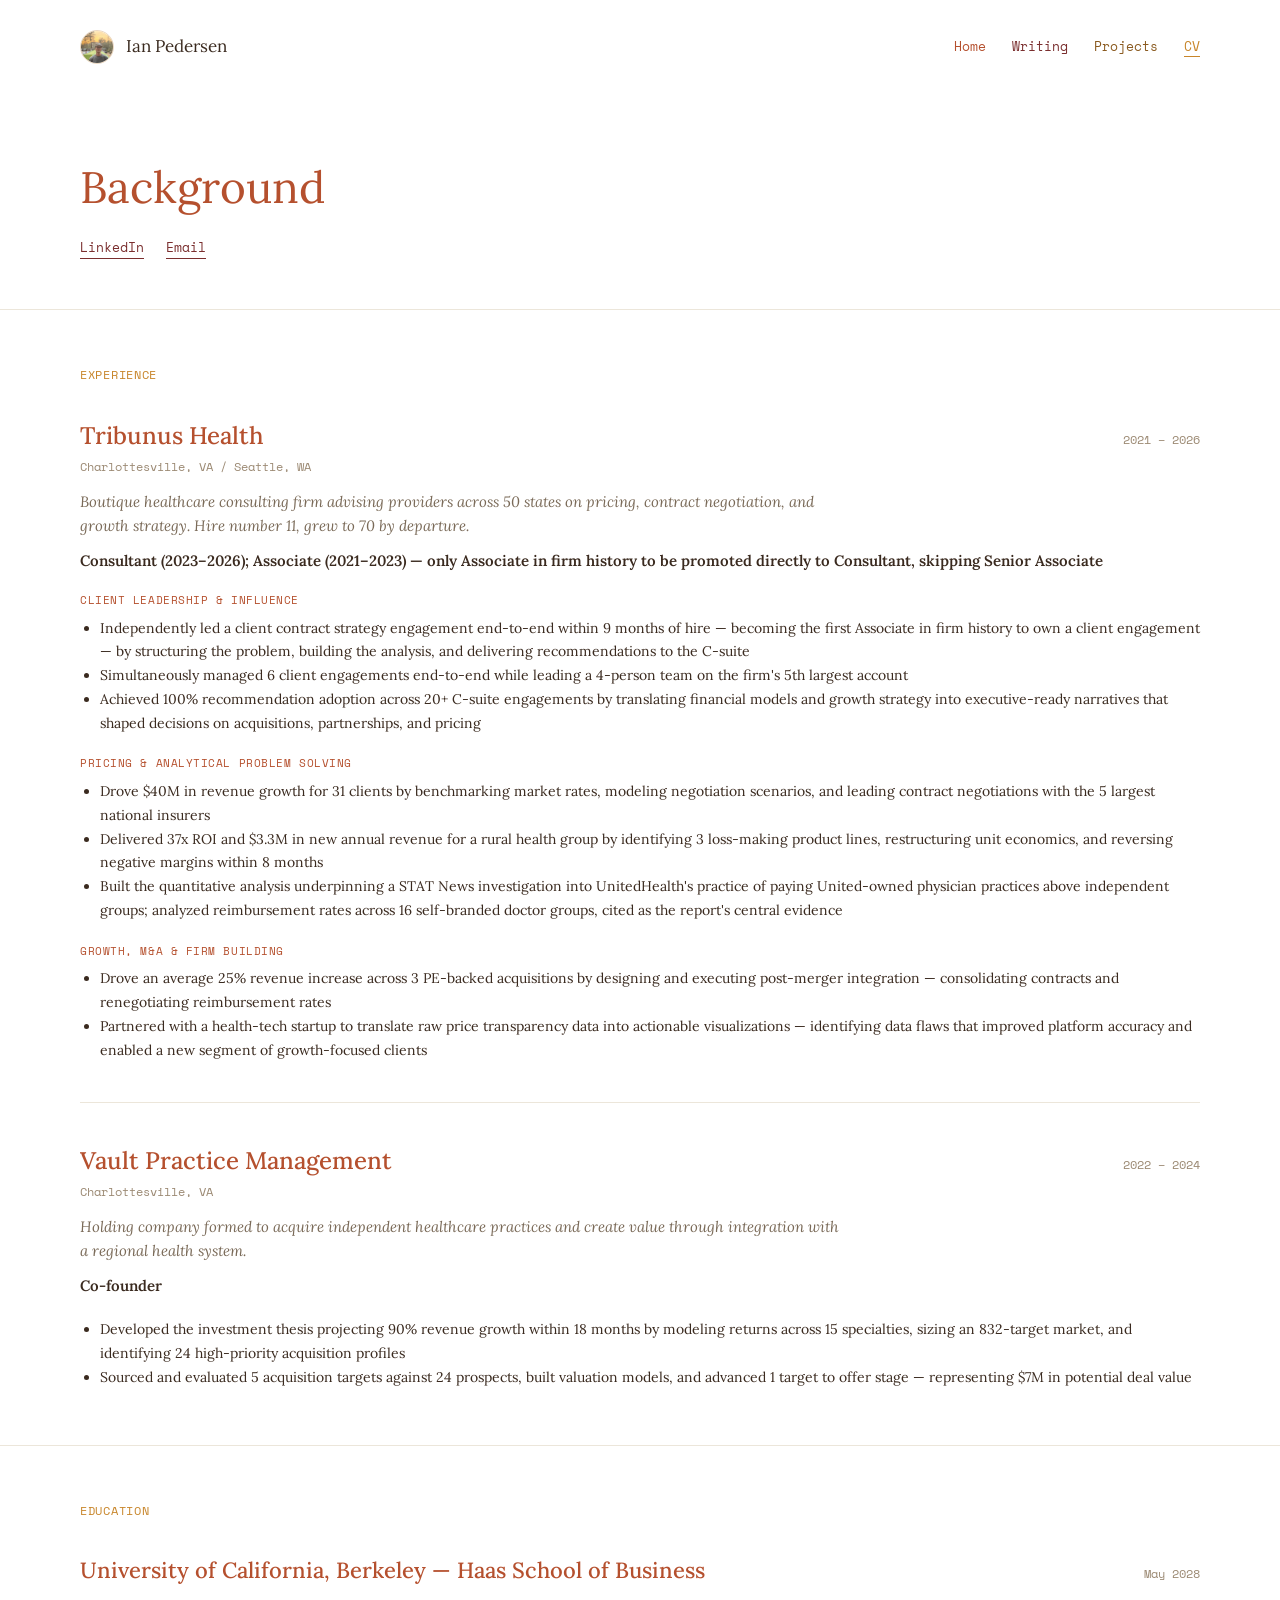
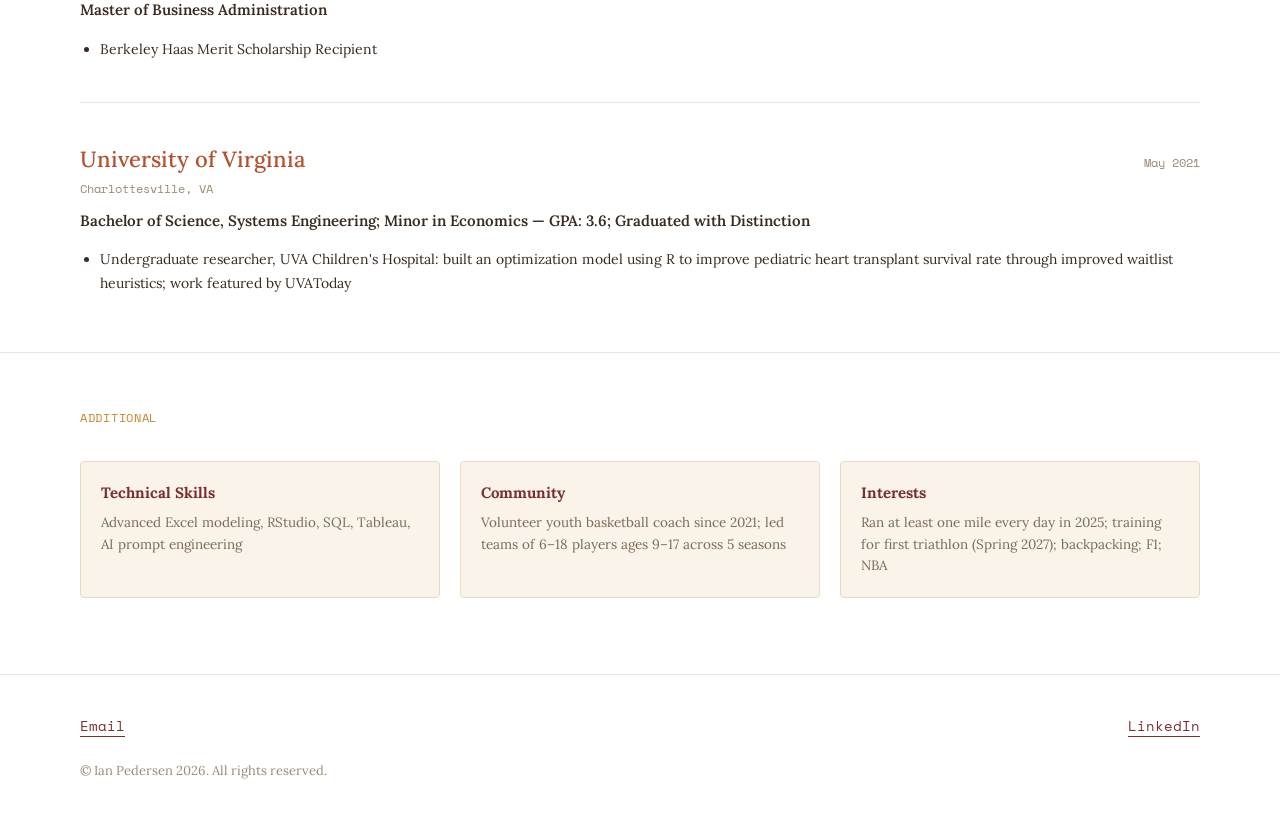
==== background.html @ 0cd78ff3 "Redesign site to the Rust & Ochre wireframe Full visual redesign matching the approved wireframe: Lo" ====
<!DOCTYPE html>
<html lang="en">
<head>
<meta charset="UTF-8">
<meta name="viewport" content="width=device-width, initial-scale=1.0">
<title>Background — Ian Pedersen</title>
<meta name="description" content="Ian Pedersen — background and resume">
<link rel="preconnect" href="https://fonts.googleapis.com">
<link href="https://fonts.googleapis.com/css2?family=Lora:ital,wght@0,400;0,500;0,600;1,400&family=Space+Mono:wght@400;700&display=swap" rel="stylesheet">
<link rel="stylesheet" href="style.css">
<link rel="icon" href="data:,">
</head>
<body>

<div class="wrap">
  <header class="site-header">
    <div class="brand">
      <img src="images/headshot.jpg" alt="Ian Pedersen">
      <span>Ian Pedersen</span>
    </div>
    <nav class="nav mono">
      <a href="index.html" class="c-rust">Home</a>
      <a href="writing.html" class="c-maroon">Writing</a>
      <a href="projects.html" class="c-ochre">Projects</a>
      <a href="background.html" class="current c-amber">CV</a>
    </nav>
  </header>

  <div class="page-title">
    <h1 class="c-rust">Background</h1>
    <div class="page-links mono">
      <a href="https://www.linkedin.com/in/ianpedersen2" target="_blank" rel="noopener">LinkedIn</a>
      <a href="mailto:ian_pedersen@berkeley.edu">Email</a>
    </div>
  </div>
</div>

<div class="divider"><div class="wrap"></div></div>
<div class="wrap">
  <div class="cv-section">
    <p class="cv-eyebrow mono">Experience</p>

    <article class="job">
      <div class="job-header">
        <div>
          <h2>Tribunus Health</h2>
          <p class="job-location mono">Charlottesville, VA / Seattle, WA</p>
        </div>
        <p class="job-dates mono">2021 – 2026</p>
      </div>
      <p class="job-desc">
        Boutique healthcare consulting firm advising providers across 50 states on pricing, contract
        negotiation, and growth strategy. Hire number 11, grew to 70 by departure.
      </p>
      <p class="job-role">
        Consultant (2023–2026); Associate (2021–2023) — only Associate in firm history to be promoted
        directly to Consultant, skipping Senior Associate
      </p>

      <div class="bullet-group">
        <p class="label mono">Client Leadership &amp; Influence</p>
        <ul>
          <li>Independently led a client contract strategy engagement end-to-end within 9 months of hire — becoming the first Associate in firm history to own a client engagement — by structuring the problem, building the analysis, and delivering recommendations to the C-suite</li>
          <li>Simultaneously managed 6 client engagements end-to-end while leading a 4-person team on the firm's 5th largest account</li>
          <li>Achieved 100% recommendation adoption across 20+ C-suite engagements by translating financial models and growth strategy into executive-ready narratives that shaped decisions on acquisitions, partnerships, and pricing</li>
        </ul>
      </div>

      <div class="bullet-group">
        <p class="label mono">Pricing &amp; Analytical Problem Solving</p>
        <ul>
          <li>Drove $40M in revenue growth for 31 clients by benchmarking market rates, modeling negotiation scenarios, and leading contract negotiations with the 5 largest national insurers</li>
          <li>Delivered 37x ROI and $3.3M in new annual revenue for a rural health group by identifying 3 loss-making product lines, restructuring unit economics, and reversing negative margins within 8 months</li>
          <li>Built the quantitative analysis underpinning a STAT News investigation into UnitedHealth's practice of paying United-owned physician practices above independent groups; analyzed reimbursement rates across 16 self-branded doctor groups, cited as the report's central evidence</li>
        </ul>
      </div>

      <div class="bullet-group">
        <p class="label mono">Growth, M&amp;A &amp; Firm Building</p>
        <ul>
          <li>Drove an average 25% revenue increase across 3 PE-backed acquisitions by designing and executing post-merger integration — consolidating contracts and renegotiating reimbursement rates</li>
          <li>Partnered with a health-tech startup to translate raw price transparency data into actionable visualizations — identifying data flaws that improved platform accuracy and enabled a new segment of growth-focused clients</li>
        </ul>
      </div>
    </article>

    <article class="job">
      <div class="job-header">
        <div>
          <h2>Vault Practice Management</h2>
          <p class="job-location mono">Charlottesville, VA</p>
        </div>
        <p class="job-dates mono">2022 – 2024</p>
      </div>
      <p class="job-desc">
        Holding company formed to acquire independent healthcare practices and create value through
        integration with a regional health system.
      </p>
      <p class="job-role">Co-founder</p>

      <div class="bullet-group">
        <ul>
          <li>Developed the investment thesis projecting 90% revenue growth within 18 months by modeling returns across 15 specialties, sizing an 832-target market, and identifying 24 high-priority acquisition profiles</li>
          <li>Sourced and evaluated 5 acquisition targets against 24 prospects, built valuation models, and advanced 1 target to offer stage — representing $7M in potential deal value</li>
        </ul>
      </div>
    </article>
  </div>
</div>

<div class="divider"><div class="wrap"></div></div>
<div class="wrap">
  <div class="cv-section">
    <p class="cv-eyebrow mono">Education</p>

    <article class="job edu">
      <div class="job-header">
        <h2>University of California, Berkeley — Haas School of Business</h2>
        <p class="job-dates mono">May 2028</p>
      </div>
      <p class="job-role">Master of Business Administration</p>
      <ul>
        <li>Berkeley Haas Merit Scholarship Recipient</li>
      </ul>
    </article>

    <article class="job edu">
      <div class="job-header">
        <div>
          <h2>University of Virginia</h2>
          <p class="job-location mono">Charlottesville, VA</p>
        </div>
        <p class="job-dates mono">May 2021</p>
      </div>
      <p class="job-role">Bachelor of Science, Systems Engineering; Minor in Economics — GPA: 3.6; Graduated with Distinction</p>
      <ul>
        <li>Undergraduate researcher, UVA Children's Hospital: built an optimization model using R to improve pediatric heart transplant survival rate through improved waitlist heuristics; work featured by UVAToday</li>
      </ul>
    </article>
  </div>
</div>

<div class="divider"><div class="wrap"></div></div>
<div class="wrap">
  <div class="cv-section">
    <p class="cv-eyebrow mono">Additional</p>
    <div class="info-grid">
      <div class="info-card">
        <h3>Technical Skills</h3>
        <p>Advanced Excel modeling, RStudio, SQL, Tableau, AI prompt engineering</p>
      </div>
      <div class="info-card">
        <h3>Community</h3>
        <p>Volunteer youth basketball coach since 2021; led teams of 6–18 players ages 9–17 across 5 seasons</p>
      </div>
      <div class="info-card">
        <h3>Interests</h3>
        <p>Ran at least one mile every day in 2025; training for first triathlon (Spring 2027); backpacking; F1; NBA</p>
      </div>
    </div>
  </div>
</div>

<footer class="site-footer">
  <div class="wrap">
    <div class="footer-links mono">
      <a href="mailto:ian_pedersen@berkeley.edu">Email</a>
      <a href="https://www.linkedin.com/in/ianpedersen2" target="_blank" rel="noopener">LinkedIn</a>
    </div>
    <p class="copyright">&copy; Ian Pedersen <span id="year"></span>. All rights reserved.</p>
  </div>
</footer>

<script>
  document.getElementById('year').textContent = new Date().getFullYear();
</script>
</body>
</html>
---- style.css ----
:root {
  --bg: #ffffff;
  --fg: #3a2a1f;
  --muted: #7a6a58;
  --muted2: #9c8a74;
  --border: #ece6da;
  --tint1: #faf3ea;
  --tint2: #fbf0e0;
  --tint3: #f6ece0;
  --tint-border: #ecd9c2;
  --placeholder: #c9b79c;

  --rust: #b5502e;
  --maroon: #7a2e2e;
  --ochre: #8a5a1f;
  --amber: #c8862b;
}

* { box-sizing: border-box; }

body {
  margin: 0;
  background: var(--bg);
  color: var(--fg);
  font-family: 'Lora', Georgia, serif;
  line-height: 1.5;
}

.mono { font-family: 'Space Mono', 'Courier New', monospace; }

a { text-decoration: none; color: inherit; }

.wrap {
  max-width: 1280px;
  margin: 0 auto;
  padding: 0 80px;
}

@media (max-width: 900px) {
  .wrap { padding: 0 32px; }
}

@media (max-width: 520px) {
  .wrap { padding: 0 20px; }
}

/* Header */
.site-header {
  display: flex;
  align-items: center;
  justify-content: space-between;
  flex-wrap: wrap;
  gap: 16px;
  padding: 30px 0;
}

.brand {
  display: flex;
  align-items: center;
  gap: 12px;
}

.brand img {
  width: 34px;
  height: 34px;
  border-radius: 999px;
  object-fit: cover;
  border: 1px solid var(--tint-border);
  display: block;
}

.brand span {
  font-size: 17px;
}

.nav {
  display: flex;
  gap: 26px;
  font-size: 13px;
  flex-wrap: wrap;
}

.nav a {
  border-bottom: 1px solid transparent;
}

.nav a:hover,
.nav a.current {
  border-bottom-color: currentColor;
}

.divider {
  border-top: 1px solid var(--border);
}

/* Color utilities */
.c-rust { color: var(--rust); }
.c-maroon { color: var(--maroon); }
.c-ochre { color: var(--ochre); }
.c-amber { color: var(--amber); }
.c-fg { color: var(--fg); }

/* Pill buttons */
.pill {
  display: inline-flex;
  padding: 9px 18px;
  border: 1px solid currentColor;
  border-radius: 3px;
  font-size: 12px;
  letter-spacing: 0.03em;
}

.pill:hover {
  background: currentColor;
  color: var(--bg);
}

/* Home hero */
.home-hero {
  padding: 60px 0 50px;
}

.home-hero p {
  margin: 0;
  max-width: 660px;
  font-size: 26px;
  line-height: 1.5;
}

/* Alternating text + media rows */
.row {
  display: flex;
  align-items: center;
  gap: 60px;
  padding: 60px 0;
}

@media (max-width: 820px) {
  .row {
    flex-direction: column;
    align-items: flex-start;
    gap: 28px;
    padding: 44px 0;
  }
  .row-media { width: 100%; }
}

.row-content {
  flex: 1;
  min-width: 0;
}

.row-eyebrow {
  display: inline-block;
  font-size: 12px;
  letter-spacing: 0.04em;
  margin-bottom: 14px;
  border-bottom: 1px solid currentColor;
}

.row h2 {
  margin: 0 0 22px;
  font-size: 34px;
  font-weight: 400;
}

.row-desc {
  margin: 0;
  max-width: 480px;
  font-size: 15px;
  line-height: 1.6;
  color: var(--muted);
}

.row-media {
  flex: 1;
  min-width: 0;
  height: 380px;
  display: flex;
  align-items: center;
  justify-content: center;
}

.row-media.tint1 { background: var(--tint1); }
.row-media.tint2 { background: var(--tint2); }
.row-media.tint3 { background: var(--tint3); }

.row-media span {
  font-size: 11px;
  letter-spacing: 0.05em;
  text-transform: uppercase;
  color: var(--placeholder);
}

/* Page title */
.page-title {
  padding: 60px 0 50px;
}

.page-title h1 {
  margin: 0;
  font-size: 44px;
  font-weight: 400;
}

.page-links {
  display: flex;
  gap: 22px;
  font-size: 13px;
  margin-top: 18px;
}

.page-links a {
  border-bottom: 1px solid currentColor;
  color: var(--maroon);
}

/* CV / background sections */
.cv-section {
  padding: 56px 0;
}

.cv-eyebrow {
  margin: 0 0 34px;
  font-size: 12px;
  letter-spacing: 0.06em;
  text-transform: uppercase;
  color: var(--amber);
}

.job {
  padding-bottom: 40px;
  margin-bottom: 40px;
  border-bottom: 1px solid var(--border);
}

.job:last-child {
  padding-bottom: 0;
  margin-bottom: 0;
  border-bottom: none;
}

.job-header {
  display: flex;
  justify-content: space-between;
  align-items: baseline;
  flex-wrap: wrap;
  gap: 12px;
}

.job-header h2 {
  margin: 0;
  font-size: 24px;
  font-weight: 500;
  color: var(--rust);
}

.job.edu .job-header h2 {
  font-size: 22px;
}

.job-location {
  margin: 4px 0 0;
  font-size: 12px;
  color: var(--muted2);
}

.job-dates {
  margin: 0;
  font-size: 12px;
  color: var(--muted2);
  white-space: nowrap;
}

.job-desc {
  margin: 14px 0 0;
  max-width: 760px;
  font-style: italic;
  color: var(--muted);
  font-size: 15px;
  line-height: 1.6;
}

.job-role {
  margin: 12px 0 0;
  font-weight: 600;
  font-size: 15px;
}

.job ul {
  margin: 16px 0 0;
  padding-left: 20px;
  font-size: 14px;
  line-height: 1.7;
}

.bullet-group {
  margin-top: 20px;
}

.bullet-group .label {
  margin: 0 0 8px;
  font-size: 11px;
  letter-spacing: 0.05em;
  text-transform: uppercase;
  color: var(--rust);
}

.bullet-group ul {
  margin: 0;
  padding-left: 20px;
  font-size: 14px;
  line-height: 1.7;
}

/* Additional info cards */
.info-grid {
  display: grid;
  grid-template-columns: repeat(3, minmax(0, 1fr));
  gap: 20px;
}

@media (max-width: 820px) {
  .info-grid { grid-template-columns: 1fr; }
}

.info-card {
  background: var(--tint1);
  border: 1px solid var(--tint-border);
  border-radius: 4px;
  padding: 20px;
}

.info-card h3 {
  margin: 0 0 8px;
  font-size: 15px;
  color: var(--maroon);
}

.info-card p {
  margin: 0;
  font-size: 13.5px;
  line-height: 1.6;
  color: var(--muted);
}

/* Under-construction badge (Projects page) */
.badge-construction {
  display: inline-block;
  font-size: 11px;
  letter-spacing: 0.06em;
  text-transform: uppercase;
  border: 1px dashed currentColor;
  border-radius: 3px;
  padding: 4px 10px;
  margin-bottom: 16px;
}

.row-note {
  margin: 0 0 16px;
  font-size: 12px;
  font-style: italic;
  color: var(--muted2);
}

/* Writing page */
.writing-body {
  padding: 70px 0;
}

.writing-body > p.intro {
  margin: 0 0 28px;
  font-size: 26px;
  line-height: 1.5;
}

.recent-posts {
  margin-top: 56px;
}

.recent-posts-label {
  margin: 0 0 8px;
  font-size: 12px;
  letter-spacing: 0.06em;
  text-transform: uppercase;
  color: var(--amber);
}

.post-card {
  padding: 28px 0;
  border-top: 1px solid var(--border);
}

.post-date {
  margin: 0 0 6px;
  font-size: 11px;
  letter-spacing: 0.05em;
  text-transform: uppercase;
  color: var(--muted2);
}

.post-card h3 {
  margin: 0 0 8px;
  font-size: 22px;
  font-weight: 400;
  color: var(--maroon);
}

.post-card h3 a:hover {
  text-decoration: underline;
}

.post-card .excerpt {
  margin: 0;
  max-width: 640px;
  font-size: 15px;
  line-height: 1.6;
  color: var(--muted);
}

/* Footer */
.site-footer {
  border-top: 1px solid var(--border);
  padding-top: 40px;
  margin-top: 20px;
}

.footer-links {
  display: flex;
  justify-content: space-between;
  flex-wrap: wrap;
  gap: 12px;
  font-size: 14px;
}

.footer-links a {
  border-bottom: 1px solid currentColor;
  color: var(--maroon);
}

.copyright {
  margin: 24px 0 0;
  padding-bottom: 36px;
  font-size: 13px;
  color: var(--muted2);
}
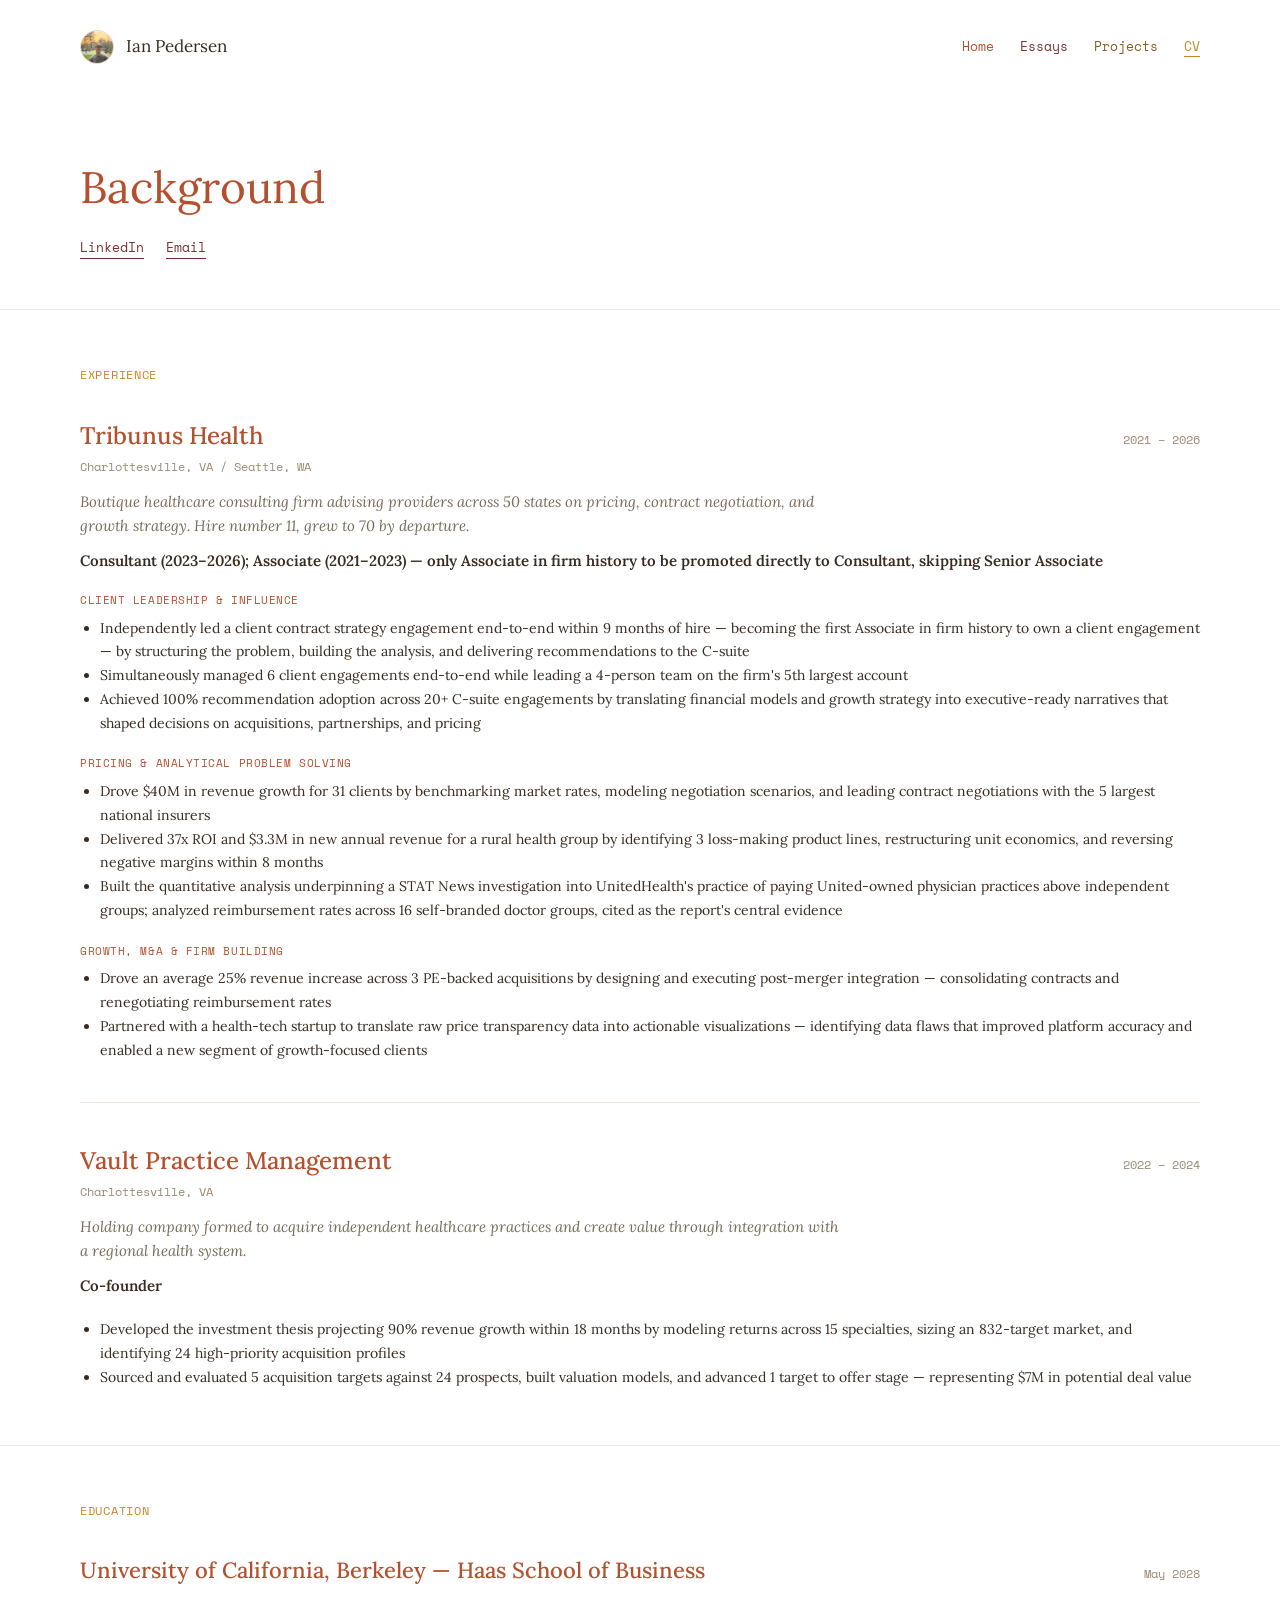
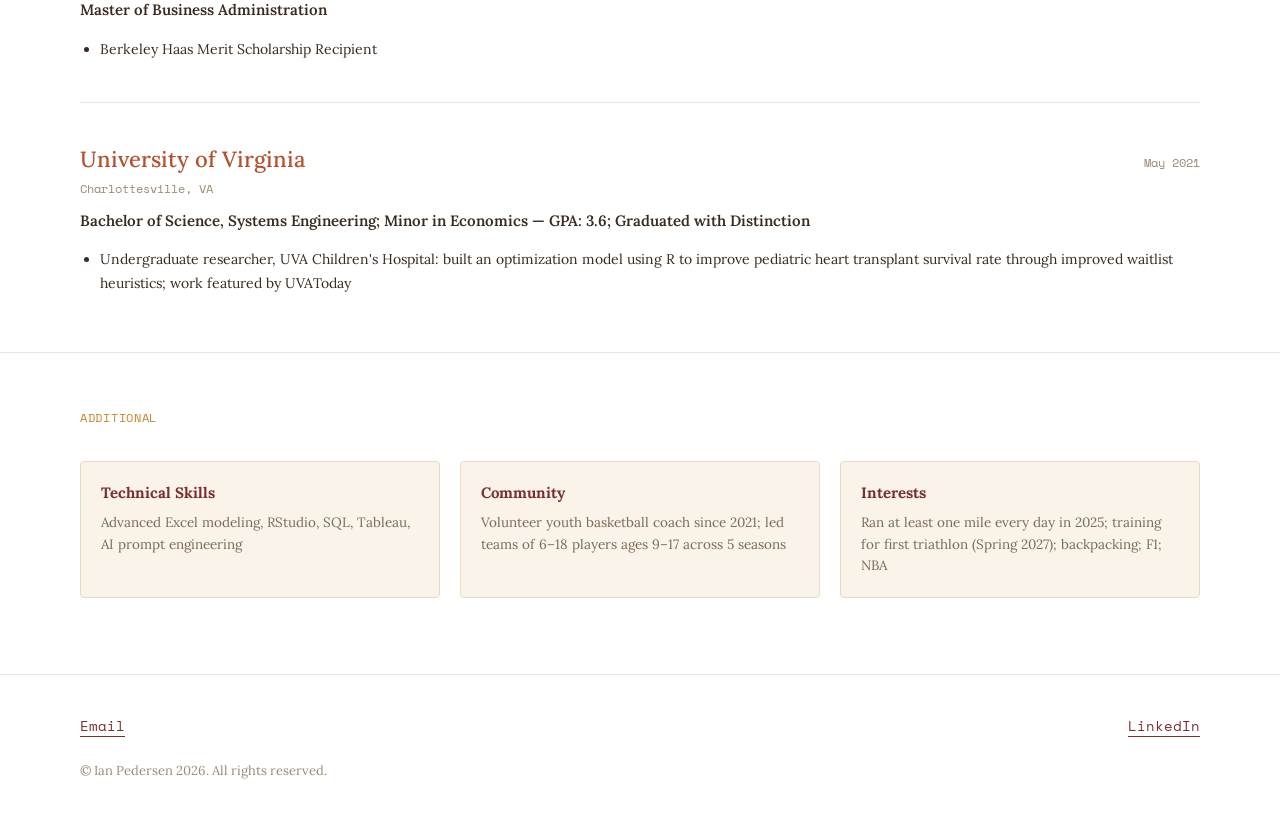
==== commit 0afe0df6: "Rename Writing page to Essays; link home row to it internally - writing.html -> essays.html, nav lab" ====
--- a/background.html
+++ b/background.html
@@ -20,7 +20,7 @@
     </div>
     <nav class="nav mono">
       <a href="index.html" class="c-rust">Home</a>
-      <a href="writing.html" class="c-maroon">Writing</a>
+      <a href="essays.html" class="c-maroon">Essays</a>
       <a href="projects.html" class="c-ochre">Projects</a>
       <a href="background.html" class="current c-amber">CV</a>
     </nav>
--- a/style.css
+++ b/style.css
@@ -98,7 +98,6 @@
 .c-maroon { color: var(--maroon); }
 .c-ochre { color: var(--ochre); }
 .c-amber { color: var(--amber); }
-.c-fg { color: var(--fg); }
 
 /* Pill buttons */
 .pill {
@@ -125,6 +124,45 @@
   max-width: 660px;
   font-size: 26px;
   line-height: 1.5;
+}
+
+/* Home page feature rows (full-bleed hover) */
+.feature-row {
+  display: block;
+  text-decoration: none;
+  transition: background-color 0.15s ease, color 0.15s ease;
+}
+
+.feature-row-pad {
+  padding: 60px 0;
+}
+
+.feature-row.theme-maroon { color: var(--maroon); }
+.feature-row.theme-ochre { color: var(--ochre); }
+.feature-row.theme-rust { color: var(--rust); }
+
+.feature-row.theme-maroon:hover { background: var(--maroon); color: #ffffff; }
+.feature-row.theme-ochre:hover { background: var(--ochre); color: #ffffff; }
+.feature-row.theme-rust:hover { background: var(--rust); color: #ffffff; }
+
+.feature-row h2 {
+  margin: 0 0 22px;
+  font-size: 34px;
+  font-weight: 400;
+  color: inherit;
+}
+
+.feature-row .row-eyebrow {
+  color: inherit;
+}
+
+.pill-static {
+  display: inline-flex;
+  padding: 9px 18px;
+  border: 1px solid currentColor;
+  border-radius: 3px;
+  font-size: 12px;
+  letter-spacing: 0.03em;
 }
 
 /* Alternating text + media rows */
@@ -363,12 +401,12 @@
   color: var(--muted2);
 }
 
-/* Writing page */
-.writing-body {
+/* Essays page */
+.essays-body {
   padding: 70px 0;
 }
 
-.writing-body > p.intro {
+.essays-body > p.intro {
   margin: 0 0 28px;
   font-size: 26px;
   line-height: 1.5;
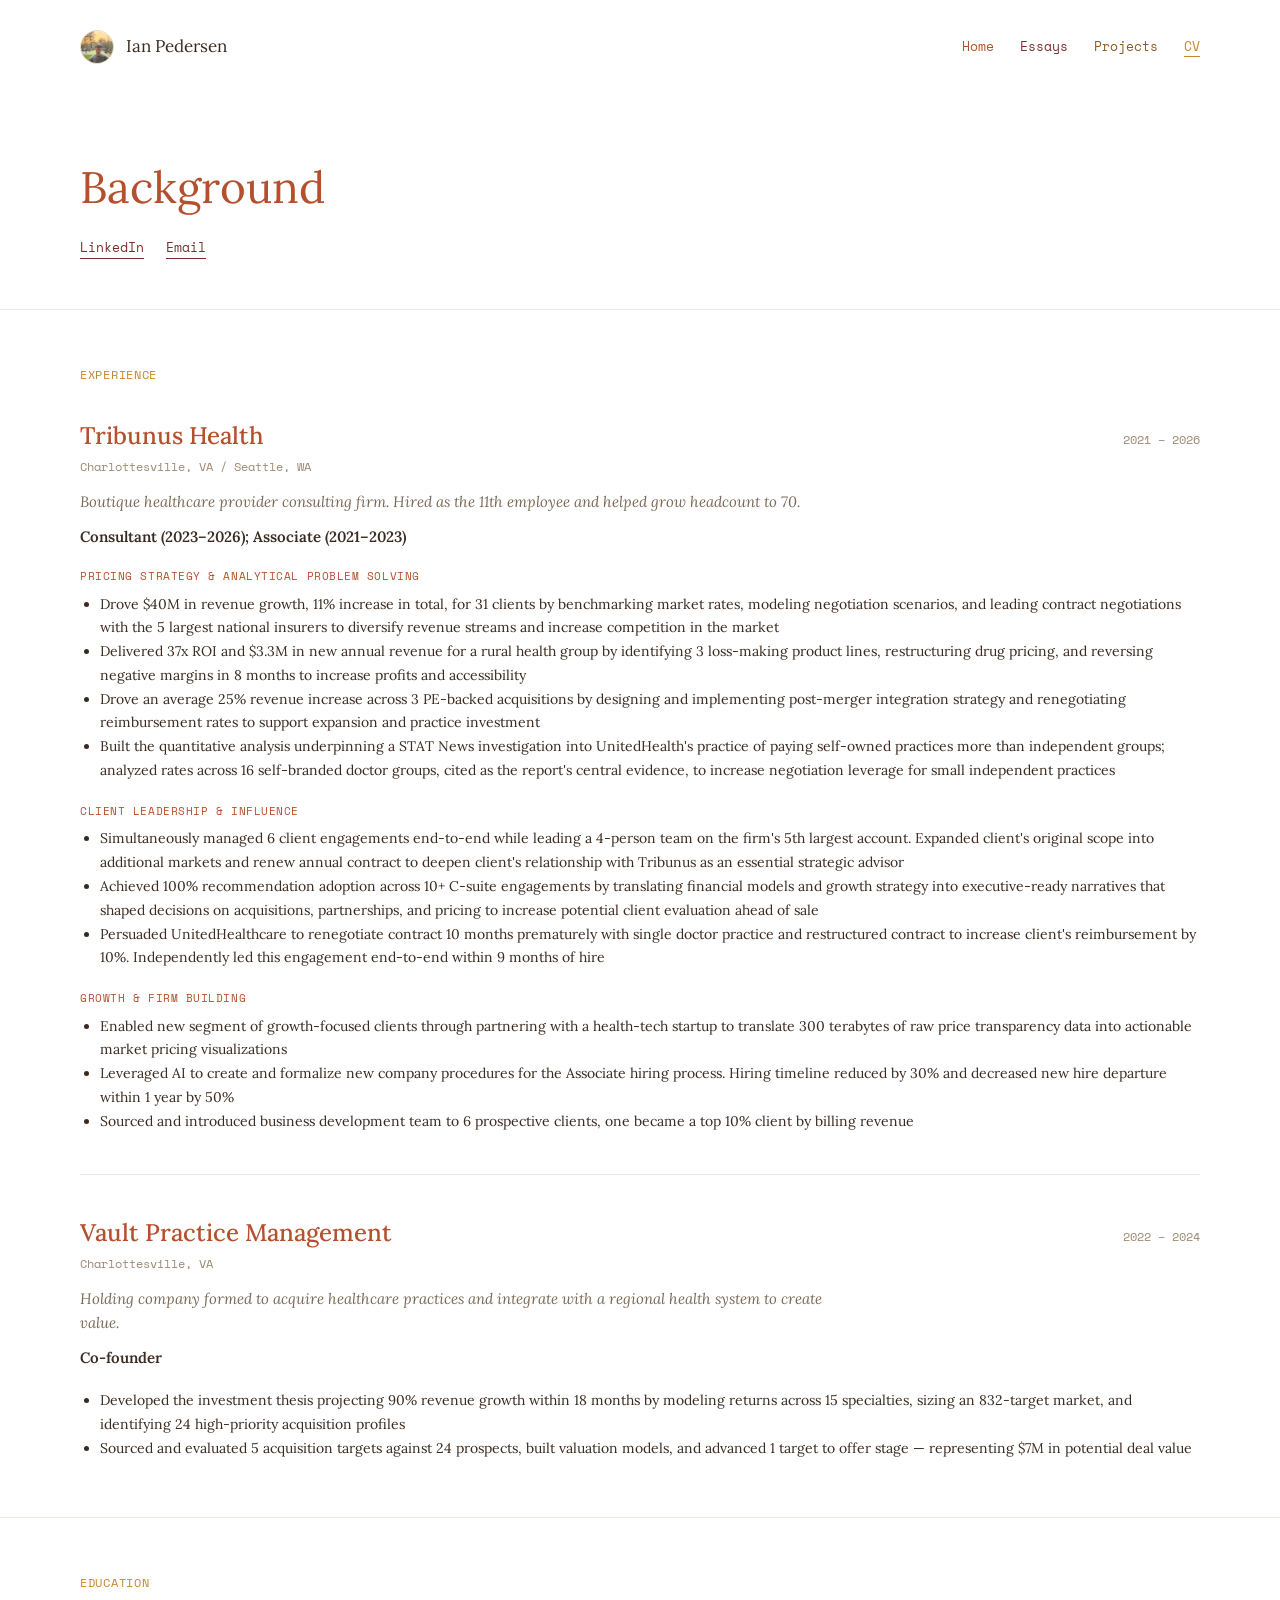
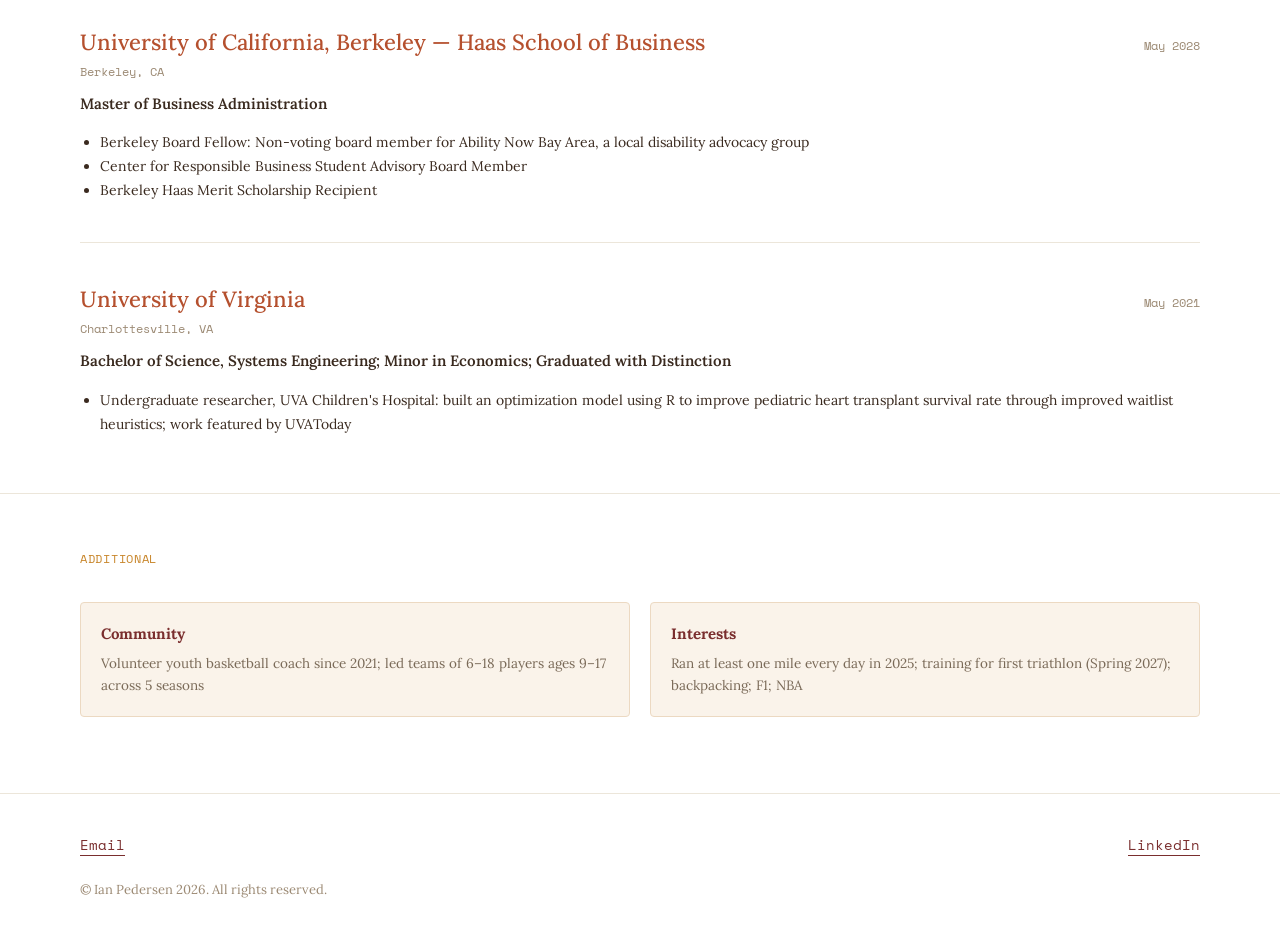
==== commit 432bc004: "Update CV page to the September 2026 resume New Tribunus bullets and section order, two Berkeley act" ====
--- a/background.html
+++ b/background.html
@@ -49,37 +49,36 @@
         <p class="job-dates mono">2021 – 2026</p>
       </div>
       <p class="job-desc">
-        Boutique healthcare consulting firm advising providers across 50 states on pricing, contract
-        negotiation, and growth strategy. Hire number 11, grew to 70 by departure.
+        Boutique healthcare provider consulting firm. Hired as the 11th employee and helped grow
+        headcount to 70.
       </p>
-      <p class="job-role">
-        Consultant (2023–2026); Associate (2021–2023) — only Associate in firm history to be promoted
-        directly to Consultant, skipping Senior Associate
-      </p>
+      <p class="job-role">Consultant (2023–2026); Associate (2021–2023)</p>
+
+      <div class="bullet-group">
+        <p class="label mono">Pricing Strategy &amp; Analytical Problem Solving</p>
+        <ul>
+          <li>Drove $40M in revenue growth, 11% increase in total, for 31 clients by benchmarking market rates, modeling negotiation scenarios, and leading contract negotiations with the 5 largest national insurers to diversify revenue streams and increase competition in the market</li>
+          <li>Delivered 37x ROI and $3.3M in new annual revenue for a rural health group by identifying 3 loss-making product lines, restructuring drug pricing, and reversing negative margins in 8 months to increase profits and accessibility</li>
+          <li>Drove an average 25% revenue increase across 3 PE-backed acquisitions by designing and implementing post-merger integration strategy and renegotiating reimbursement rates to support expansion and practice investment</li>
+          <li>Built the quantitative analysis underpinning a STAT News investigation into UnitedHealth's practice of paying self-owned practices more than independent groups; analyzed rates across 16 self-branded doctor groups, cited as the report's central evidence, to increase negotiation leverage for small independent practices</li>
+        </ul>
+      </div>
 
       <div class="bullet-group">
         <p class="label mono">Client Leadership &amp; Influence</p>
         <ul>
-          <li>Independently led a client contract strategy engagement end-to-end within 9 months of hire — becoming the first Associate in firm history to own a client engagement — by structuring the problem, building the analysis, and delivering recommendations to the C-suite</li>
-          <li>Simultaneously managed 6 client engagements end-to-end while leading a 4-person team on the firm's 5th largest account</li>
-          <li>Achieved 100% recommendation adoption across 20+ C-suite engagements by translating financial models and growth strategy into executive-ready narratives that shaped decisions on acquisitions, partnerships, and pricing</li>
+          <li>Simultaneously managed 6 client engagements end-to-end while leading a 4-person team on the firm's 5th largest account. Expanded client's original scope into additional markets and renew annual contract to deepen client's relationship with Tribunus as an essential strategic advisor</li>
+          <li>Achieved 100% recommendation adoption across 10+ C-suite engagements by translating financial models and growth strategy into executive-ready narratives that shaped decisions on acquisitions, partnerships, and pricing to increase potential client evaluation ahead of sale</li>
+          <li>Persuaded UnitedHealthcare to renegotiate contract 10 months prematurely with single doctor practice and restructured contract to increase client's reimbursement by 10%. Independently led this engagement end-to-end within 9 months of hire</li>
         </ul>
       </div>
 
       <div class="bullet-group">
-        <p class="label mono">Pricing &amp; Analytical Problem Solving</p>
+        <p class="label mono">Growth &amp; Firm Building</p>
         <ul>
-          <li>Drove $40M in revenue growth for 31 clients by benchmarking market rates, modeling negotiation scenarios, and leading contract negotiations with the 5 largest national insurers</li>
-          <li>Delivered 37x ROI and $3.3M in new annual revenue for a rural health group by identifying 3 loss-making product lines, restructuring unit economics, and reversing negative margins within 8 months</li>
-          <li>Built the quantitative analysis underpinning a STAT News investigation into UnitedHealth's practice of paying United-owned physician practices above independent groups; analyzed reimbursement rates across 16 self-branded doctor groups, cited as the report's central evidence</li>
-        </ul>
-      </div>
-
-      <div class="bullet-group">
-        <p class="label mono">Growth, M&amp;A &amp; Firm Building</p>
-        <ul>
-          <li>Drove an average 25% revenue increase across 3 PE-backed acquisitions by designing and executing post-merger integration — consolidating contracts and renegotiating reimbursement rates</li>
-          <li>Partnered with a health-tech startup to translate raw price transparency data into actionable visualizations — identifying data flaws that improved platform accuracy and enabled a new segment of growth-focused clients</li>
+          <li>Enabled new segment of growth-focused clients through partnering with a health-tech startup to translate 300 terabytes of raw price transparency data into actionable market pricing visualizations</li>
+          <li>Leveraged AI to create and formalize new company procedures for the Associate hiring process. Hiring timeline reduced by 30% and decreased new hire departure within 1 year by 50%</li>
+          <li>Sourced and introduced business development team to 6 prospective clients, one became a top 10% client by billing revenue</li>
         </ul>
       </div>
     </article>
@@ -93,8 +92,8 @@
         <p class="job-dates mono">2022 – 2024</p>
       </div>
       <p class="job-desc">
-        Holding company formed to acquire independent healthcare practices and create value through
-        integration with a regional health system.
+        Holding company formed to acquire healthcare practices and integrate with a regional health
+        system to create value.
       </p>
       <p class="job-role">Co-founder</p>
 
@@ -115,11 +114,16 @@
 
     <article class="job edu">
       <div class="job-header">
-        <h2>University of California, Berkeley — Haas School of Business</h2>
+        <div>
+          <h2>University of California, Berkeley — Haas School of Business</h2>
+          <p class="job-location mono">Berkeley, CA</p>
+        </div>
         <p class="job-dates mono">May 2028</p>
       </div>
       <p class="job-role">Master of Business Administration</p>
       <ul>
+        <li>Berkeley Board Fellow: Non-voting board member for Ability Now Bay Area, a local disability advocacy group</li>
+        <li>Center for Responsible Business Student Advisory Board Member</li>
         <li>Berkeley Haas Merit Scholarship Recipient</li>
       </ul>
     </article>
@@ -132,7 +136,7 @@
         </div>
         <p class="job-dates mono">May 2021</p>
       </div>
-      <p class="job-role">Bachelor of Science, Systems Engineering; Minor in Economics — GPA: 3.6; Graduated with Distinction</p>
+      <p class="job-role">Bachelor of Science, Systems Engineering; Minor in Economics; Graduated with Distinction</p>
       <ul>
         <li>Undergraduate researcher, UVA Children's Hospital: built an optimization model using R to improve pediatric heart transplant survival rate through improved waitlist heuristics; work featured by UVAToday</li>
       </ul>
@@ -144,11 +148,7 @@
 <div class="wrap">
   <div class="cv-section">
     <p class="cv-eyebrow mono">Additional</p>
-    <div class="info-grid">
-      <div class="info-card">
-        <h3>Technical Skills</h3>
-        <p>Advanced Excel modeling, RStudio, SQL, Tableau, AI prompt engineering</p>
-      </div>
+    <div class="info-grid cols-2">
       <div class="info-card">
         <h3>Community</h3>
         <p>Volunteer youth basketball coach since 2021; led teams of 6–18 players ages 9–17 across 5 seasons</p>
--- a/style.css
+++ b/style.css
@@ -94,10 +94,10 @@
 }
 
 /* Color utilities */
-.c-rust { color: var(--rust); }
-.c-maroon { color: var(--maroon); }
-.c-ochre { color: var(--ochre); }
-.c-amber { color: var(--amber); }
+.c-rust { color: var(--rust); --accent: var(--rust); }
+.c-maroon { color: var(--maroon); --accent: var(--maroon); }
+.c-ochre { color: var(--ochre); --accent: var(--ochre); }
+.c-amber { color: var(--amber); --accent: var(--amber); }
 
 /* Pill buttons */
 .pill {
@@ -107,11 +107,14 @@
   border-radius: 3px;
   font-size: 12px;
   letter-spacing: 0.03em;
-}
-
+  transition: background-color 0.15s ease, color 0.15s ease;
+}
+
+/* Invert on hover; --accent comes from the .c-* color class */
 .pill:hover {
-  background: currentColor;
-  color: var(--bg);
+  background: var(--accent, var(--fg));
+  border-color: var(--accent, var(--fg));
+  color: #ffffff;
 }
 
 /* Home hero */
@@ -358,8 +361,10 @@
   gap: 20px;
 }
 
+.info-grid.cols-2 { grid-template-columns: repeat(2, minmax(0, 1fr)); }
+
 @media (max-width: 820px) {
-  .info-grid { grid-template-columns: 1fr; }
+  .info-grid, .info-grid.cols-2 { grid-template-columns: 1fr; }
 }
 
 .info-card {
@@ -482,3 +487,288 @@
   font-size: 13px;
   color: var(--muted2);
 }
+
+/* Prompt Builder (toolkit.html) */
+.tk-intro {
+  margin: 18px 0 0;
+  max-width: 680px;
+  font-size: 16px;
+  line-height: 1.6;
+  color: var(--muted);
+}
+
+.tk-intro a {
+  color: var(--maroon);
+  border-bottom: 1px solid currentColor;
+}
+
+.page-title .row-eyebrow a:hover { opacity: 0.75; }
+
+.tk-layout {
+  display: grid;
+  grid-template-columns: minmax(0, 1fr) minmax(0, 1fr);
+  gap: 56px;
+  padding: 50px 0 70px;
+  align-items: start;
+}
+
+@media (max-width: 980px) {
+  .tk-layout { grid-template-columns: minmax(0, 1fr); gap: 40px; }
+}
+
+.tk-step {
+  padding-bottom: 32px;
+  margin-bottom: 32px;
+  border-bottom: 1px solid var(--border);
+}
+
+.tk-step:last-child { border-bottom: none; margin-bottom: 0; }
+
+.tk-step-label {
+  margin: 0 0 16px;
+  font-size: 12px;
+  letter-spacing: 0.06em;
+  text-transform: uppercase;
+  color: var(--amber);
+}
+
+.tk-tasks {
+  display: flex;
+  flex-wrap: wrap;
+  gap: 8px;
+}
+
+.tk-task {
+  font-size: 12px;
+  padding: 8px 13px;
+  background: var(--bg);
+  color: var(--ochre);
+  border: 1px solid var(--tint-border);
+  border-radius: 3px;
+  cursor: pointer;
+}
+
+.tk-task:hover { border-color: var(--ochre); }
+
+.tk-task[aria-checked="true"] {
+  background: var(--ochre);
+  border-color: var(--ochre);
+  color: #ffffff;
+}
+
+.tk-task-blurb {
+  margin: 14px 0 0;
+  font-size: 14px;
+  font-style: italic;
+  color: var(--muted);
+}
+
+.tk-field {
+  display: block;
+  margin-bottom: 18px;
+}
+
+.tk-field:last-child { margin-bottom: 0; }
+
+.tk-label {
+  display: block;
+  margin-bottom: 6px;
+  font-size: 14px;
+  font-weight: 500;
+  color: var(--fg);
+}
+
+.tk-label em {
+  font-weight: 400;
+  font-size: 13px;
+  color: var(--muted2);
+  margin-left: 4px;
+}
+
+.tk-field input,
+.tk-field textarea {
+  display: block;
+  width: 100%;
+  font: inherit;
+  font-size: 14.5px;
+  line-height: 1.5;
+  color: var(--fg);
+  background: var(--tint1);
+  border: 1px solid var(--tint-border);
+  border-radius: 3px;
+  padding: 9px 11px;
+  resize: vertical;
+}
+
+.tk-field input:focus,
+.tk-field textarea:focus {
+  outline: none;
+  border-color: var(--ochre);
+  background: var(--bg);
+}
+
+.tk-field ::placeholder { color: var(--placeholder); }
+
+.tk-field textarea.tk-code {
+  font-family: 'Space Mono', 'Courier New', monospace;
+  font-size: 12.5px;
+}
+
+.tk-row2 {
+  display: grid;
+  grid-template-columns: 1fr 1fr;
+  gap: 16px;
+  margin-bottom: 18px;
+}
+
+.tk-row2 .tk-field { margin-bottom: 0; }
+
+@media (max-width: 520px) {
+  .tk-row2 { grid-template-columns: 1fr; }
+}
+
+.tk-techs {
+  display: grid;
+  grid-template-columns: 1fr 1fr;
+  gap: 12px;
+}
+
+@media (max-width: 520px) {
+  .tk-techs { grid-template-columns: 1fr; }
+}
+
+.tk-tech {
+  display: flex;
+  gap: 10px;
+  align-items: flex-start;
+  padding: 12px;
+  border: 1px solid var(--tint-border);
+  border-radius: 3px;
+  cursor: pointer;
+}
+
+.tk-tech:has(input:checked) {
+  background: var(--tint1);
+  border-color: var(--ochre);
+}
+
+.tk-tech input {
+  margin: 4px 0 0;
+  accent-color: var(--ochre);
+  flex: none;
+}
+
+.tk-tech strong {
+  font-size: 14px;
+  font-weight: 500;
+}
+
+.tk-rec {
+  margin-left: 8px;
+  font-size: 10px;
+  letter-spacing: 0.05em;
+  text-transform: uppercase;
+  color: var(--rust);
+}
+
+.tk-tech-desc {
+  display: block;
+  margin-top: 3px;
+  font-size: 12.5px;
+  line-height: 1.5;
+  color: var(--muted);
+}
+
+.tk-output {
+  position: sticky;
+  top: 24px;
+  align-self: start;
+}
+
+.tk-output-head {
+  display: flex;
+  justify-content: space-between;
+  align-items: baseline;
+}
+
+.tk-count {
+  font-size: 11px;
+  color: var(--muted2);
+}
+
+.tk-prompt {
+  margin: 0;
+  max-height: max(260px, calc(100vh - 400px));
+  overflow: auto;
+  white-space: pre-wrap;
+  word-wrap: break-word;
+  font-family: 'Space Mono', 'Courier New', monospace;
+  font-size: 12.5px;
+  line-height: 1.65;
+  color: var(--fg);
+  background: var(--tint2);
+  border: 1px solid var(--tint-border);
+  border-radius: 3px;
+  padding: 18px;
+}
+
+@media (max-width: 980px) {
+  .tk-output { position: static; }
+  .tk-prompt { max-height: 70vh; }
+}
+
+.tk-actions {
+  display: flex;
+  gap: 10px;
+  margin-top: 14px;
+}
+
+.tk-btn {
+  font: inherit;
+  font-size: 12px;
+  letter-spacing: 0.03em;
+  padding: 10px 18px;
+  border: 1px solid var(--rust);
+  border-radius: 3px;
+  background: var(--bg);
+  color: var(--rust);
+  cursor: pointer;
+}
+
+.tk-btn:hover { background: var(--tint1); }
+
+.tk-btn-primary {
+  background: var(--rust);
+  color: #ffffff;
+}
+
+.tk-btn-primary:hover { background: var(--maroon); border-color: var(--maroon); }
+
+.tk-check { margin-top: 30px; }
+
+.tk-check ul {
+  margin: 0;
+  padding: 0;
+  list-style: none;
+}
+
+.tk-check li {
+  position: relative;
+  padding: 0 0 8px 24px;
+  font-size: 13.5px;
+  line-height: 1.5;
+}
+
+.tk-check li::before {
+  position: absolute;
+  left: 0;
+  top: 0;
+  font-family: 'Space Mono', monospace;
+}
+
+.tk-check li.ok { color: var(--muted2); }
+.tk-check li.ok::before { content: '✓'; color: var(--ochre); }
+.tk-check li.todo { color: var(--fg); }
+.tk-check li.todo::before { content: '→'; color: var(--rust); }
+
+.row-actions { margin: 24px 0 0; }
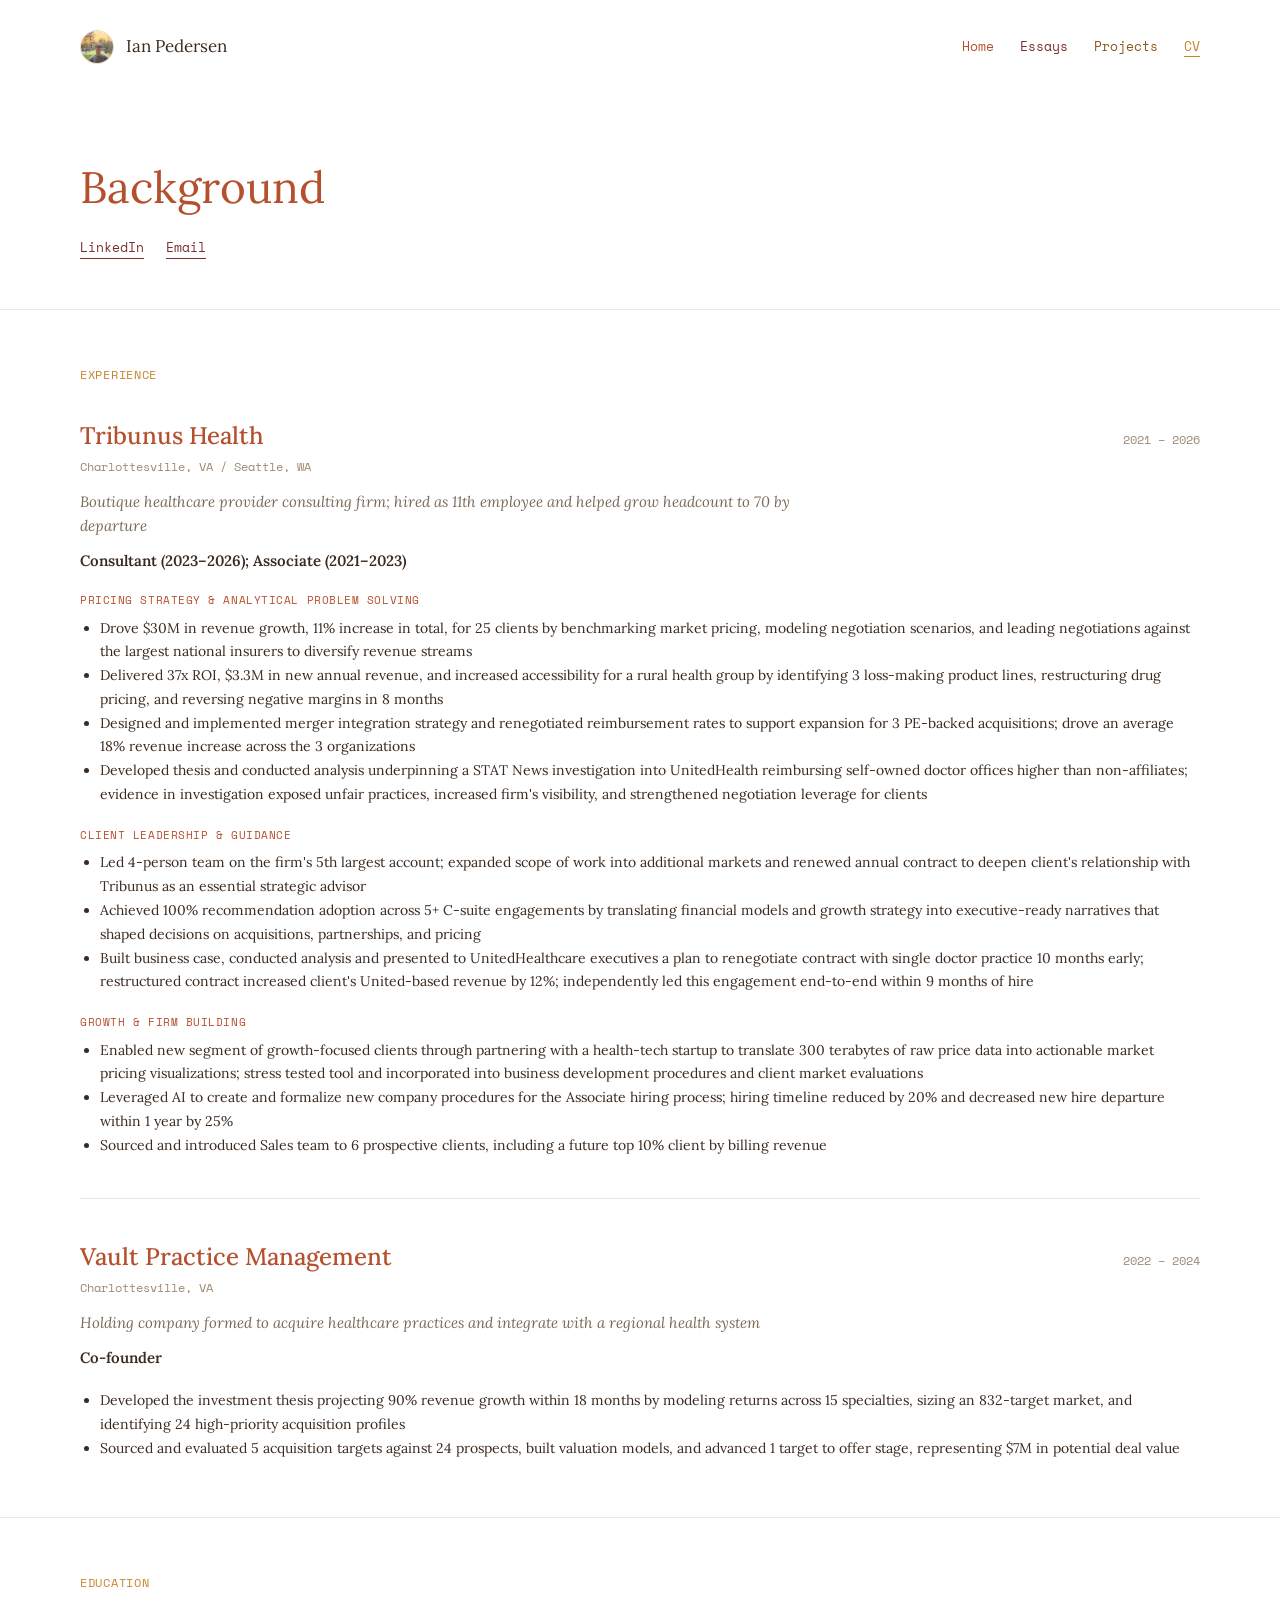
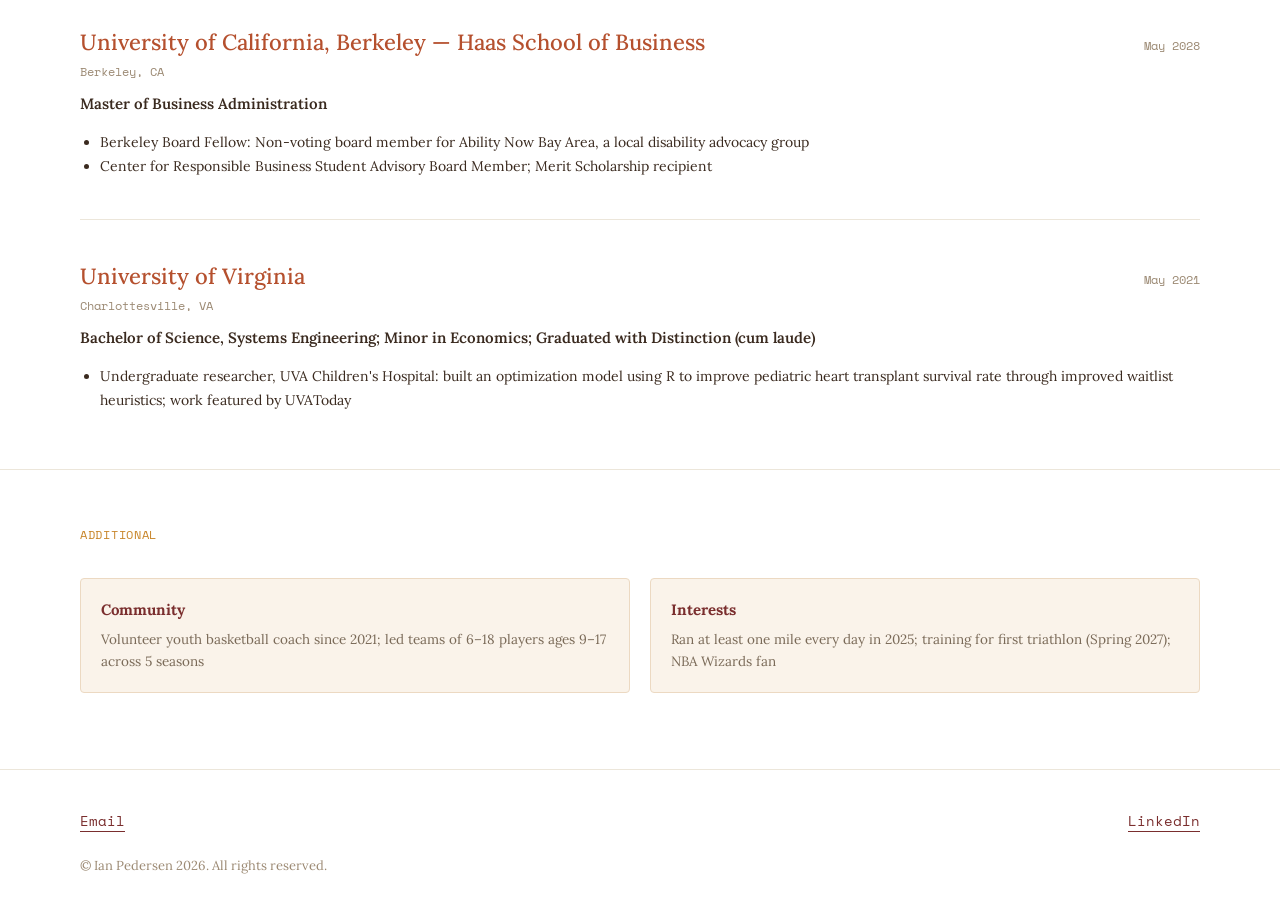
==== commit c74e0fd6: "Update CV page to the Fall 2026 resume Co-Authored-By: Claude Sonnet 5.5 <noreply@anthropic.com>" ====
--- a/background.html
+++ b/background.html
@@ -49,36 +49,36 @@
         <p class="job-dates mono">2021 – 2026</p>
       </div>
       <p class="job-desc">
-        Boutique healthcare provider consulting firm. Hired as the 11th employee and helped grow
-        headcount to 70.
+        Boutique healthcare provider consulting firm; hired as 11th employee and helped grow
+        headcount to 70 by departure
       </p>
       <p class="job-role">Consultant (2023–2026); Associate (2021–2023)</p>
 
       <div class="bullet-group">
         <p class="label mono">Pricing Strategy &amp; Analytical Problem Solving</p>
         <ul>
-          <li>Drove $40M in revenue growth, 11% increase in total, for 31 clients by benchmarking market rates, modeling negotiation scenarios, and leading contract negotiations with the 5 largest national insurers to diversify revenue streams and increase competition in the market</li>
-          <li>Delivered 37x ROI and $3.3M in new annual revenue for a rural health group by identifying 3 loss-making product lines, restructuring drug pricing, and reversing negative margins in 8 months to increase profits and accessibility</li>
-          <li>Drove an average 25% revenue increase across 3 PE-backed acquisitions by designing and implementing post-merger integration strategy and renegotiating reimbursement rates to support expansion and practice investment</li>
-          <li>Built the quantitative analysis underpinning a STAT News investigation into UnitedHealth's practice of paying self-owned practices more than independent groups; analyzed rates across 16 self-branded doctor groups, cited as the report's central evidence, to increase negotiation leverage for small independent practices</li>
+          <li>Drove $30M in revenue growth, 11% increase in total, for 25 clients by benchmarking market pricing, modeling negotiation scenarios, and leading negotiations against the largest national insurers to diversify revenue streams</li>
+          <li>Delivered 37x ROI, $3.3M in new annual revenue, and increased accessibility for a rural health group by identifying 3 loss-making product lines, restructuring drug pricing, and reversing negative margins in 8 months</li>
+          <li>Designed and implemented merger integration strategy and renegotiated reimbursement rates to support expansion for 3 PE-backed acquisitions; drove an average 18% revenue increase across the 3 organizations</li>
+          <li>Developed thesis and conducted analysis underpinning a STAT News investigation into UnitedHealth reimbursing self-owned doctor offices higher than non-affiliates; evidence in investigation exposed unfair practices, increased firm's visibility, and strengthened negotiation leverage for clients</li>
         </ul>
       </div>
 
       <div class="bullet-group">
-        <p class="label mono">Client Leadership &amp; Influence</p>
+        <p class="label mono">Client Leadership &amp; Guidance</p>
         <ul>
-          <li>Simultaneously managed 6 client engagements end-to-end while leading a 4-person team on the firm's 5th largest account. Expanded client's original scope into additional markets and renew annual contract to deepen client's relationship with Tribunus as an essential strategic advisor</li>
-          <li>Achieved 100% recommendation adoption across 10+ C-suite engagements by translating financial models and growth strategy into executive-ready narratives that shaped decisions on acquisitions, partnerships, and pricing to increase potential client evaluation ahead of sale</li>
-          <li>Persuaded UnitedHealthcare to renegotiate contract 10 months prematurely with single doctor practice and restructured contract to increase client's reimbursement by 10%. Independently led this engagement end-to-end within 9 months of hire</li>
+          <li>Led 4-person team on the firm's 5th largest account; expanded scope of work into additional markets and renewed annual contract to deepen client's relationship with Tribunus as an essential strategic advisor</li>
+          <li>Achieved 100% recommendation adoption across 5+ C-suite engagements by translating financial models and growth strategy into executive-ready narratives that shaped decisions on acquisitions, partnerships, and pricing</li>
+          <li>Built business case, conducted analysis and presented to UnitedHealthcare executives a plan to renegotiate contract with single doctor practice 10 months early; restructured contract increased client's United-based revenue by 12%; independently led this engagement end-to-end within 9 months of hire</li>
         </ul>
       </div>
 
       <div class="bullet-group">
         <p class="label mono">Growth &amp; Firm Building</p>
         <ul>
-          <li>Enabled new segment of growth-focused clients through partnering with a health-tech startup to translate 300 terabytes of raw price transparency data into actionable market pricing visualizations</li>
-          <li>Leveraged AI to create and formalize new company procedures for the Associate hiring process. Hiring timeline reduced by 30% and decreased new hire departure within 1 year by 50%</li>
-          <li>Sourced and introduced business development team to 6 prospective clients, one became a top 10% client by billing revenue</li>
+          <li>Enabled new segment of growth-focused clients through partnering with a health-tech startup to translate 300 terabytes of raw price data into actionable market pricing visualizations; stress tested tool and incorporated into business development procedures and client market evaluations</li>
+          <li>Leveraged AI to create and formalize new company procedures for the Associate hiring process; hiring timeline reduced by 20% and decreased new hire departure within 1 year by 25%</li>
+          <li>Sourced and introduced Sales team to 6 prospective clients, including a future top 10% client by billing revenue</li>
         </ul>
       </div>
     </article>
@@ -93,14 +93,14 @@
       </div>
       <p class="job-desc">
         Holding company formed to acquire healthcare practices and integrate with a regional health
-        system to create value.
+        system
       </p>
       <p class="job-role">Co-founder</p>
 
       <div class="bullet-group">
         <ul>
           <li>Developed the investment thesis projecting 90% revenue growth within 18 months by modeling returns across 15 specialties, sizing an 832-target market, and identifying 24 high-priority acquisition profiles</li>
-          <li>Sourced and evaluated 5 acquisition targets against 24 prospects, built valuation models, and advanced 1 target to offer stage — representing $7M in potential deal value</li>
+          <li>Sourced and evaluated 5 acquisition targets against 24 prospects, built valuation models, and advanced 1 target to offer stage, representing $7M in potential deal value</li>
         </ul>
       </div>
     </article>
@@ -123,8 +123,7 @@
       <p class="job-role">Master of Business Administration</p>
       <ul>
         <li>Berkeley Board Fellow: Non-voting board member for Ability Now Bay Area, a local disability advocacy group</li>
-        <li>Center for Responsible Business Student Advisory Board Member</li>
-        <li>Berkeley Haas Merit Scholarship Recipient</li>
+        <li>Center for Responsible Business Student Advisory Board Member; Merit Scholarship recipient</li>
       </ul>
     </article>
 
@@ -136,7 +135,7 @@
         </div>
         <p class="job-dates mono">May 2021</p>
       </div>
-      <p class="job-role">Bachelor of Science, Systems Engineering; Minor in Economics; Graduated with Distinction</p>
+      <p class="job-role">Bachelor of Science, Systems Engineering; Minor in Economics; Graduated with Distinction (cum laude)</p>
       <ul>
         <li>Undergraduate researcher, UVA Children's Hospital: built an optimization model using R to improve pediatric heart transplant survival rate through improved waitlist heuristics; work featured by UVAToday</li>
       </ul>
@@ -155,7 +154,7 @@
       </div>
       <div class="info-card">
         <h3>Interests</h3>
-        <p>Ran at least one mile every day in 2025; training for first triathlon (Spring 2027); backpacking; F1; NBA</p>
+        <p>Ran at least one mile every day in 2025; training for first triathlon (Spring 2027); NBA Wizards fan</p>
       </div>
     </div>
   </div>
--- a/style.css
+++ b/style.css
@@ -408,30 +408,21 @@
 
 /* Essays page */
 .essays-body {
-  padding: 70px 0;
-}
-
-.essays-body > p.intro {
-  margin: 0 0 28px;
-  font-size: 26px;
-  line-height: 1.5;
-}
-
-.recent-posts {
-  margin-top: 56px;
-}
-
-.recent-posts-label {
-  margin: 0 0 8px;
-  font-size: 12px;
-  letter-spacing: 0.06em;
-  text-transform: uppercase;
-  color: var(--amber);
+  padding: 8px 0 70px;
 }
 
 .post-card {
   padding: 28px 0;
   border-top: 1px solid var(--border);
+}
+
+.post-card:first-child {
+  padding-top: 0;
+  border-top: none;
+}
+
+.substack-cta {
+  margin-top: 28px;
 }
 
 .post-date {
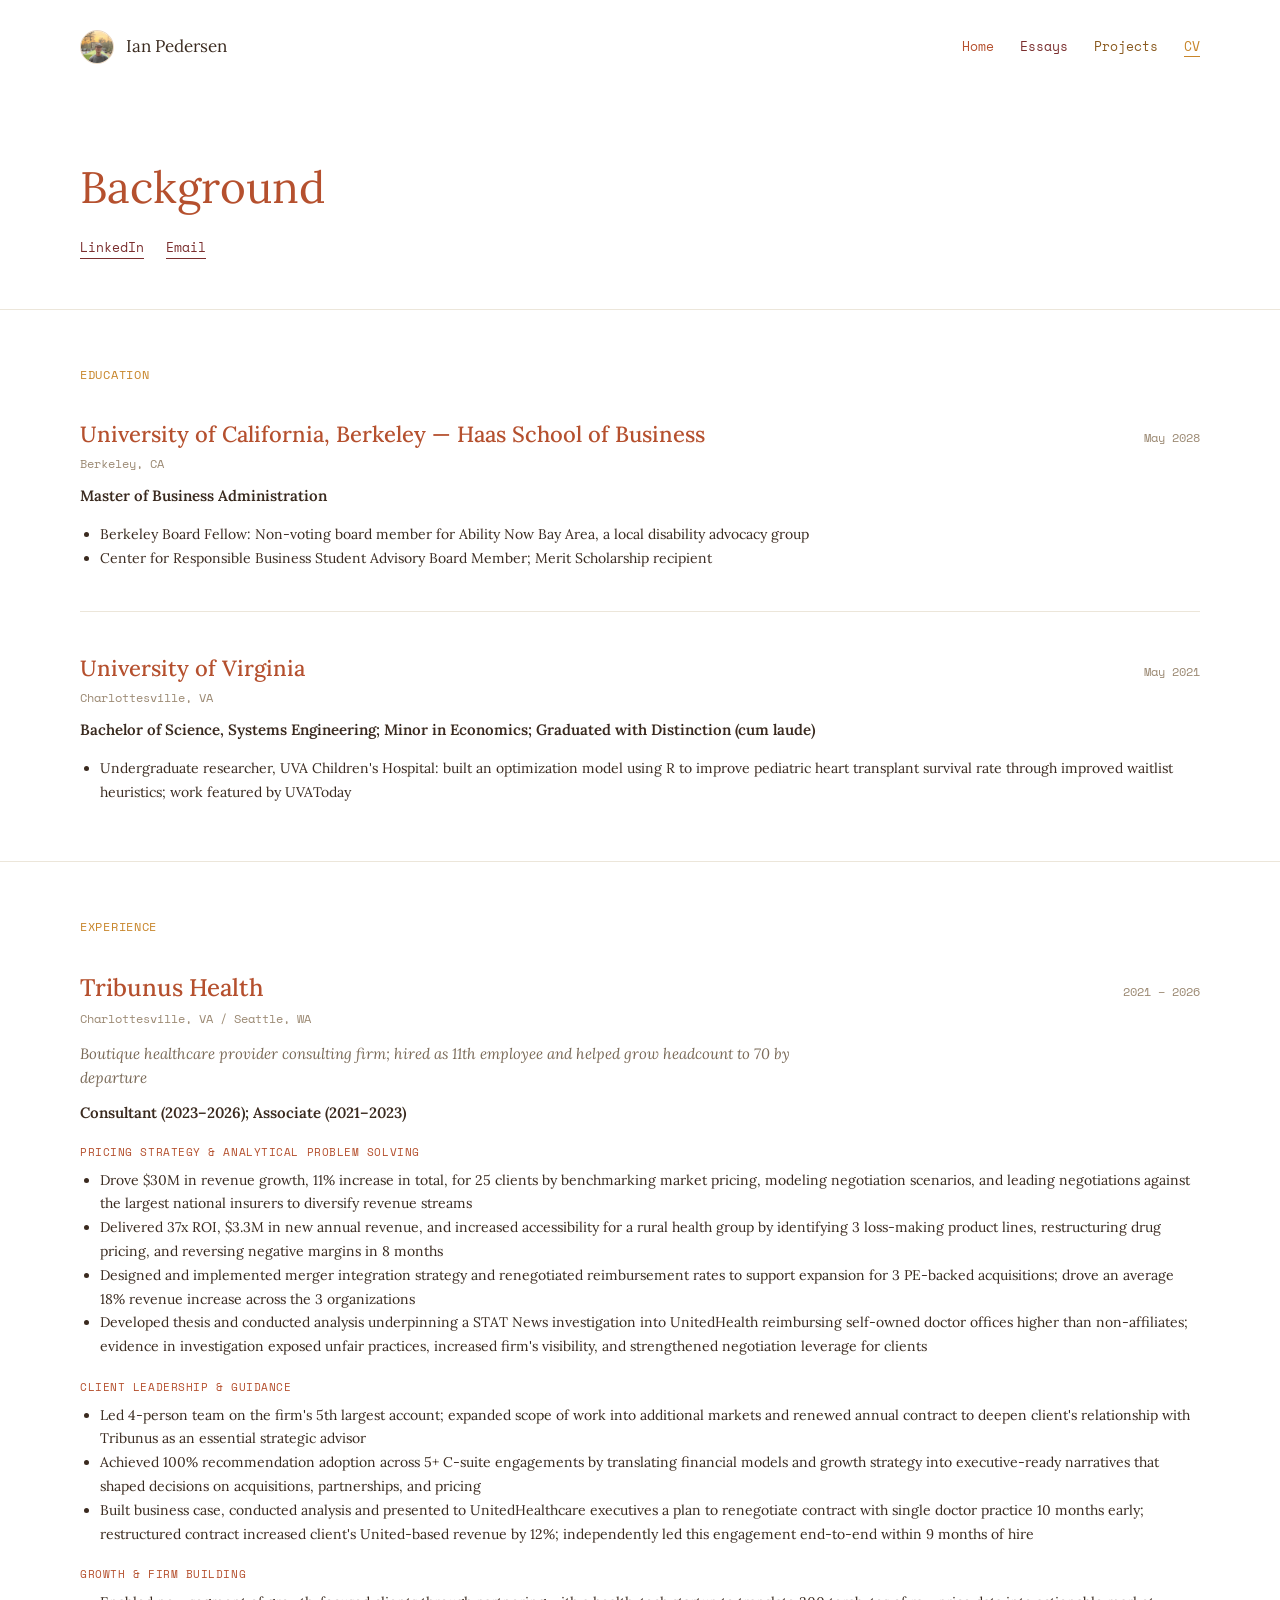
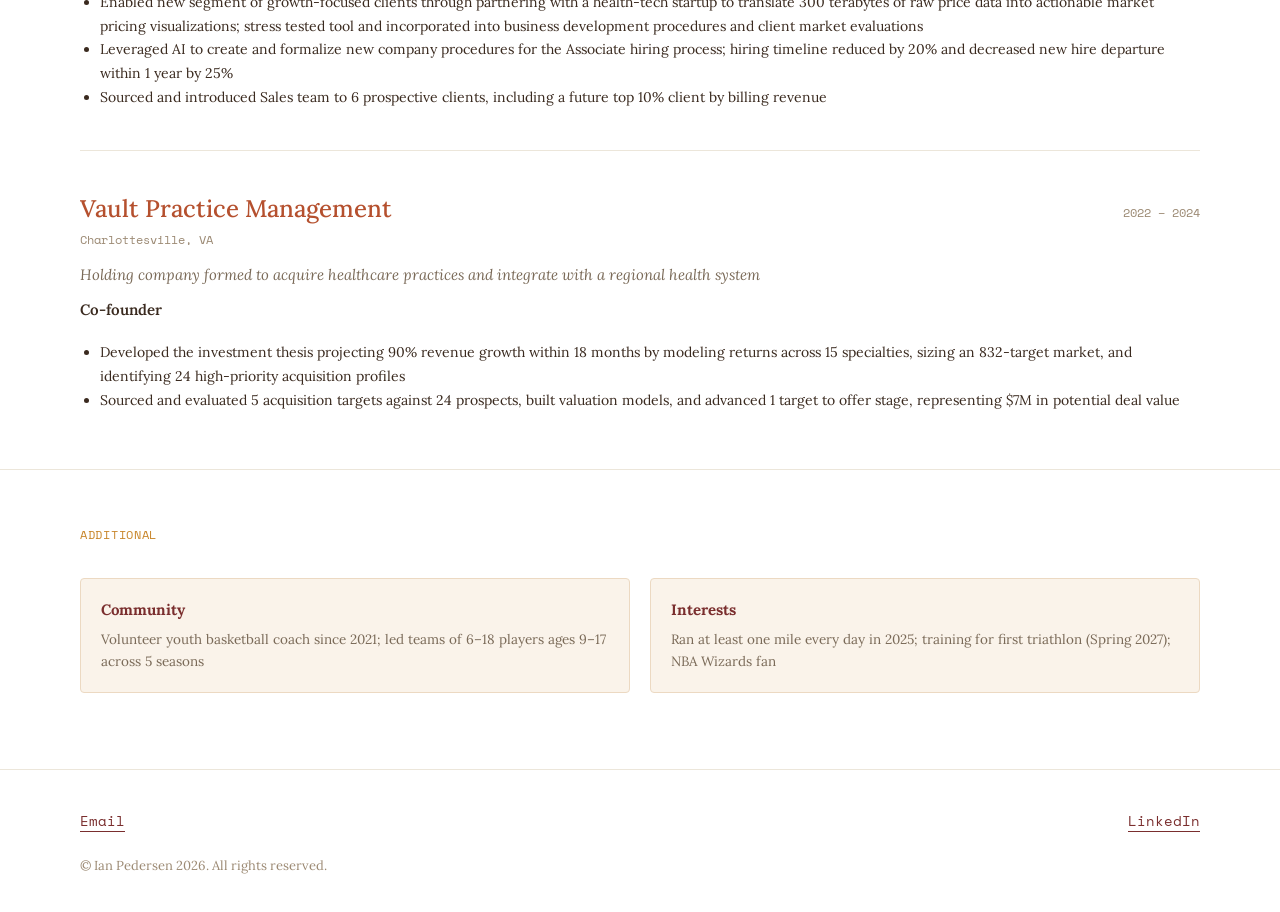
==== commit 3d66ba36: "Move Education above Experience on CV page Co-Authored-By: Claude Sonnet 5.5 <noreply@anthropic.com>" ====
--- a/background.html
+++ b/background.html
@@ -32,6 +32,42 @@
       <a href="https://www.linkedin.com/in/ianpedersen2" target="_blank" rel="noopener">LinkedIn</a>
       <a href="mailto:ian_pedersen@berkeley.edu">Email</a>
     </div>
+  </div>
+</div>
+
+<div class="divider"><div class="wrap"></div></div>
+<div class="wrap">
+  <div class="cv-section">
+    <p class="cv-eyebrow mono">Education</p>
+
+    <article class="job edu">
+      <div class="job-header">
+        <div>
+          <h2>University of California, Berkeley — Haas School of Business</h2>
+          <p class="job-location mono">Berkeley, CA</p>
+        </div>
+        <p class="job-dates mono">May 2028</p>
+      </div>
+      <p class="job-role">Master of Business Administration</p>
+      <ul>
+        <li>Berkeley Board Fellow: Non-voting board member for Ability Now Bay Area, a local disability advocacy group</li>
+        <li>Center for Responsible Business Student Advisory Board Member; Merit Scholarship recipient</li>
+      </ul>
+    </article>
+
+    <article class="job edu">
+      <div class="job-header">
+        <div>
+          <h2>University of Virginia</h2>
+          <p class="job-location mono">Charlottesville, VA</p>
+        </div>
+        <p class="job-dates mono">May 2021</p>
+      </div>
+      <p class="job-role">Bachelor of Science, Systems Engineering; Minor in Economics; Graduated with Distinction (cum laude)</p>
+      <ul>
+        <li>Undergraduate researcher, UVA Children's Hospital: built an optimization model using R to improve pediatric heart transplant survival rate through improved waitlist heuristics; work featured by UVAToday</li>
+      </ul>
+    </article>
   </div>
 </div>
 
@@ -110,42 +146,6 @@
 <div class="divider"><div class="wrap"></div></div>
 <div class="wrap">
   <div class="cv-section">
-    <p class="cv-eyebrow mono">Education</p>
-
-    <article class="job edu">
-      <div class="job-header">
-        <div>
-          <h2>University of California, Berkeley — Haas School of Business</h2>
-          <p class="job-location mono">Berkeley, CA</p>
-        </div>
-        <p class="job-dates mono">May 2028</p>
-      </div>
-      <p class="job-role">Master of Business Administration</p>
-      <ul>
-        <li>Berkeley Board Fellow: Non-voting board member for Ability Now Bay Area, a local disability advocacy group</li>
-        <li>Center for Responsible Business Student Advisory Board Member; Merit Scholarship recipient</li>
-      </ul>
-    </article>
-
-    <article class="job edu">
-      <div class="job-header">
-        <div>
-          <h2>University of Virginia</h2>
-          <p class="job-location mono">Charlottesville, VA</p>
-        </div>
-        <p class="job-dates mono">May 2021</p>
-      </div>
-      <p class="job-role">Bachelor of Science, Systems Engineering; Minor in Economics; Graduated with Distinction (cum laude)</p>
-      <ul>
-        <li>Undergraduate researcher, UVA Children's Hospital: built an optimization model using R to improve pediatric heart transplant survival rate through improved waitlist heuristics; work featured by UVAToday</li>
-      </ul>
-    </article>
-  </div>
-</div>
-
-<div class="divider"><div class="wrap"></div></div>
-<div class="wrap">
-  <div class="cv-section">
     <p class="cv-eyebrow mono">Additional</p>
     <div class="info-grid cols-2">
       <div class="info-card">
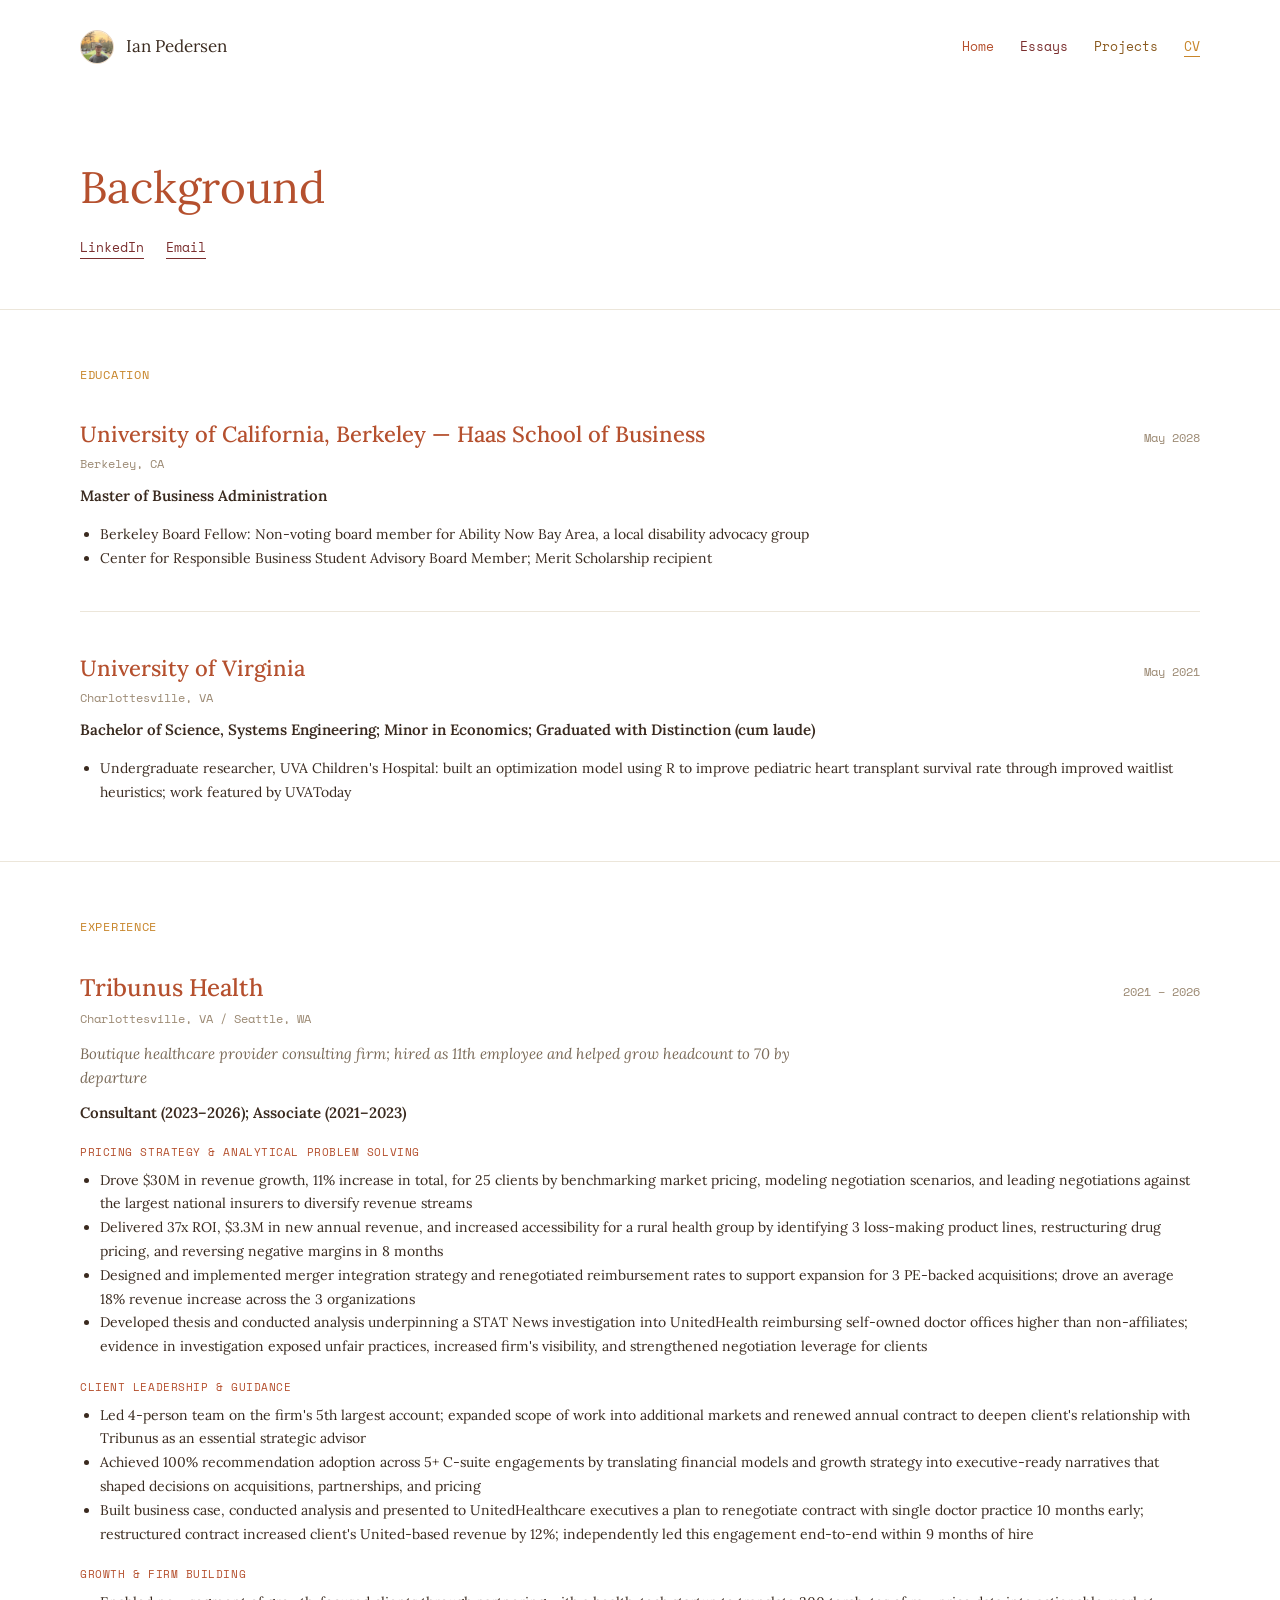
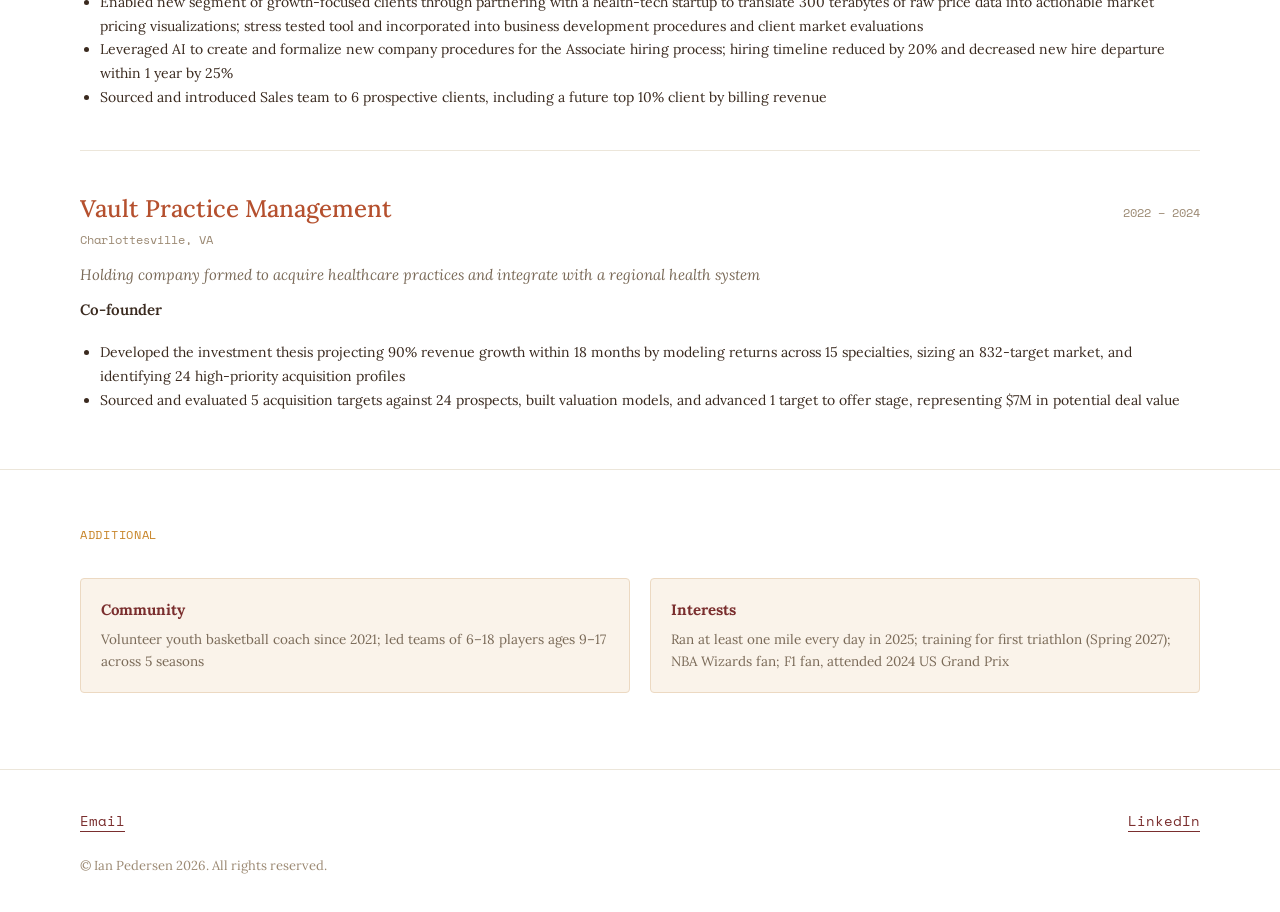
==== commit ae2db8fe: "Add F1 to Interests on CV page Co-Authored-By: Claude Sonnet 5.5 <noreply@anthropic.com>" ====
--- a/background.html
+++ b/background.html
@@ -154,7 +154,7 @@
       </div>
       <div class="info-card">
         <h3>Interests</h3>
-        <p>Ran at least one mile every day in 2025; training for first triathlon (Spring 2027); NBA Wizards fan</p>
+        <p>Ran at least one mile every day in 2025; training for first triathlon (Spring 2027); NBA Wizards fan; F1 fan, attended 2024 US Grand Prix</p>
       </div>
     </div>
   </div>
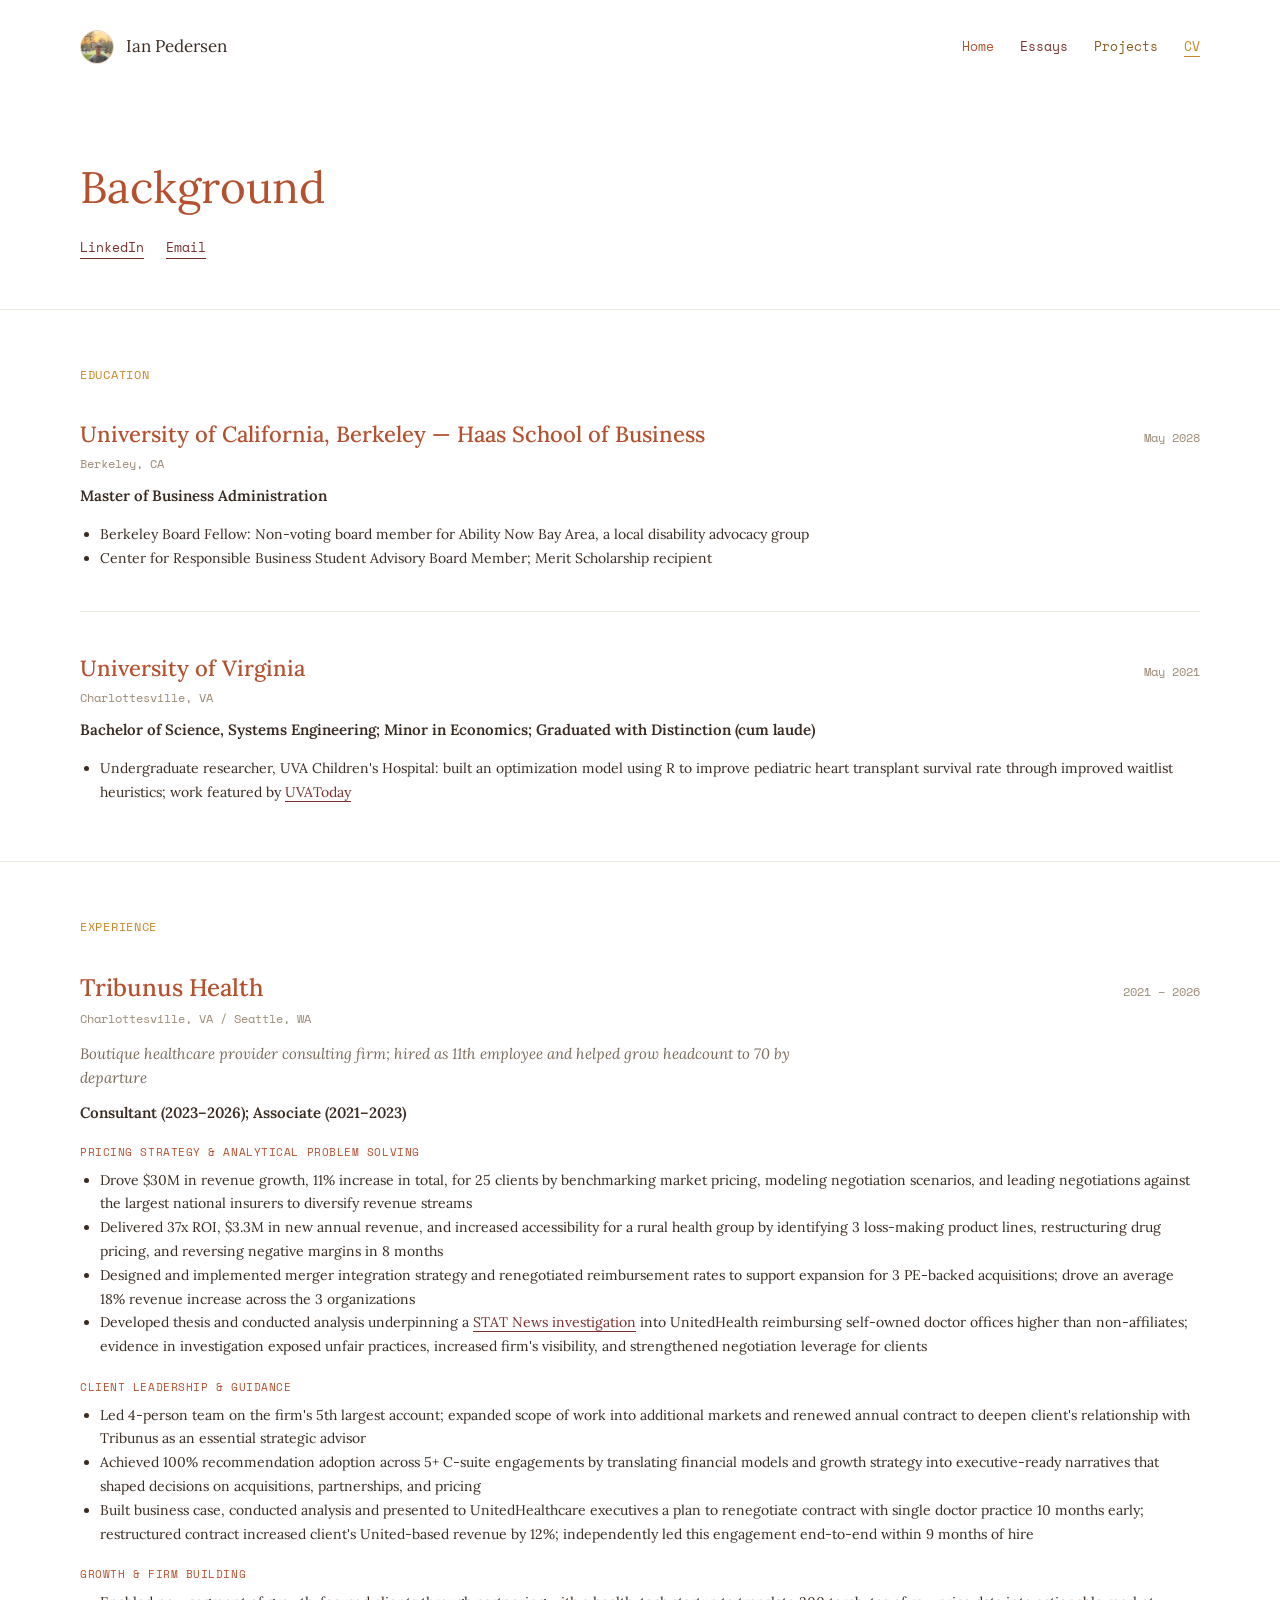
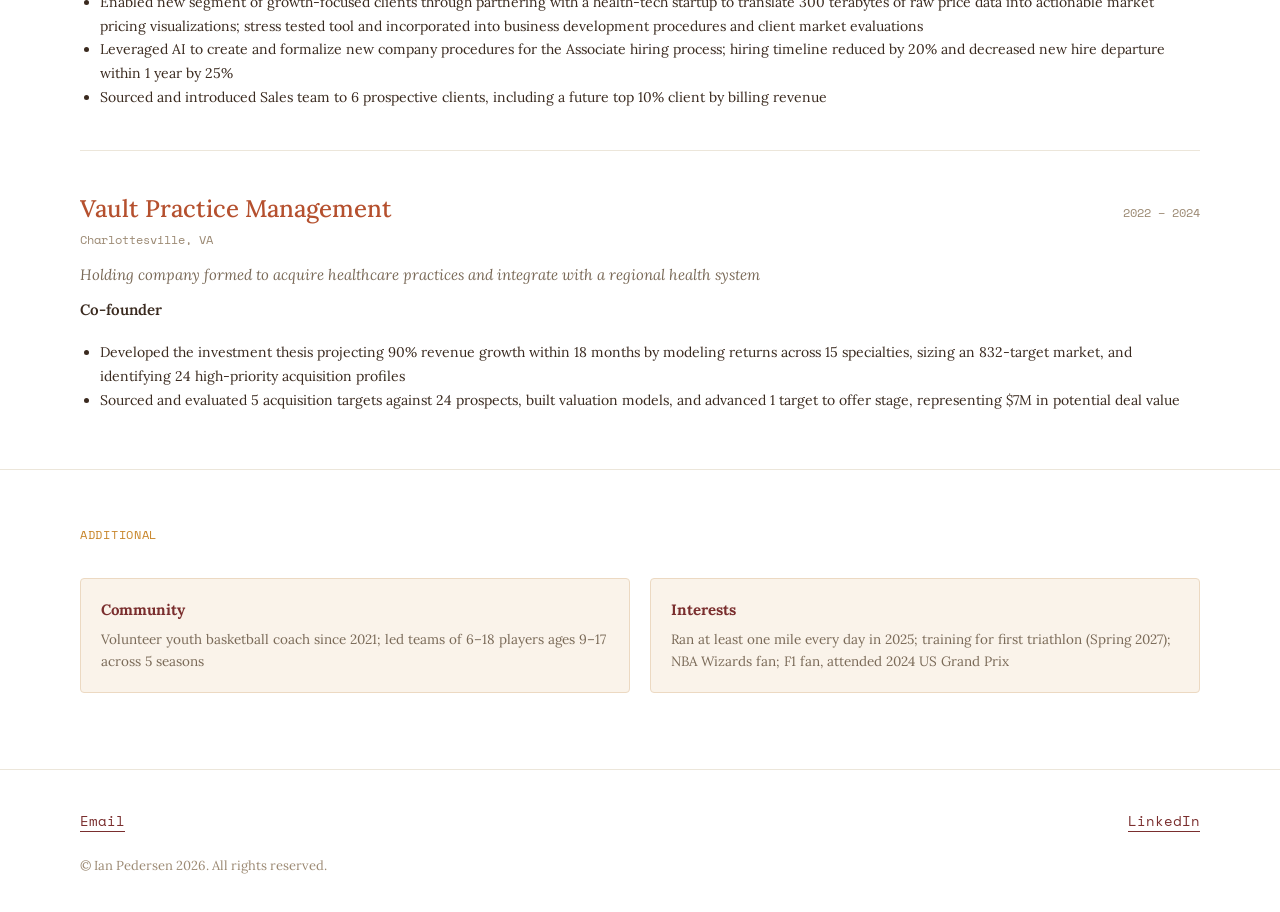
==== commit c7492f66: "Link UVAToday and STAT News articles on CV page Co-Authored-By: Claude Sonnet 5.5 <noreply@anthropic" ====
--- a/background.html
+++ b/background.html
@@ -65,7 +65,7 @@
       </div>
       <p class="job-role">Bachelor of Science, Systems Engineering; Minor in Economics; Graduated with Distinction (cum laude)</p>
       <ul>
-        <li>Undergraduate researcher, UVA Children's Hospital: built an optimization model using R to improve pediatric heart transplant survival rate through improved waitlist heuristics; work featured by UVAToday</li>
+        <li>Undergraduate researcher, UVA Children's Hospital: built an optimization model using R to improve pediatric heart transplant survival rate through improved waitlist heuristics; work featured by <a href="https://news.virginia.edu/content/decisions-heartbeat-how-2-uva-researchers-help-children-transplant-waitlist" target="_blank" rel="noopener">UVAToday</a></li>
       </ul>
     </article>
   </div>
@@ -96,7 +96,7 @@
           <li>Drove $30M in revenue growth, 11% increase in total, for 25 clients by benchmarking market pricing, modeling negotiation scenarios, and leading negotiations against the largest national insurers to diversify revenue streams</li>
           <li>Delivered 37x ROI, $3.3M in new annual revenue, and increased accessibility for a rural health group by identifying 3 loss-making product lines, restructuring drug pricing, and reversing negative margins in 8 months</li>
           <li>Designed and implemented merger integration strategy and renegotiated reimbursement rates to support expansion for 3 PE-backed acquisitions; drove an average 18% revenue increase across the 3 organizations</li>
-          <li>Developed thesis and conducted analysis underpinning a STAT News investigation into UnitedHealth reimbursing self-owned doctor offices higher than non-affiliates; evidence in investigation exposed unfair practices, increased firm's visibility, and strengthened negotiation leverage for clients</li>
+          <li>Developed thesis and conducted analysis underpinning a <a href="https://www.statnews.com/2024/11/25/unitedhealth-higher-payments-optum-providers-converts-expenses-to-profits/" target="_blank" rel="noopener">STAT News investigation</a> into UnitedHealth reimbursing self-owned doctor offices higher than non-affiliates; evidence in investigation exposed unfair practices, increased firm's visibility, and strengthened negotiation leverage for clients</li>
         </ul>
       </div>
 
--- a/style.css
+++ b/style.css
@@ -352,6 +352,15 @@
   padding-left: 20px;
   font-size: 14px;
   line-height: 1.7;
+}
+
+.job li a {
+  color: var(--maroon);
+  border-bottom: 1px solid currentColor;
+}
+
+.job li a:hover {
+  color: var(--rust);
 }
 
 /* Additional info cards */
